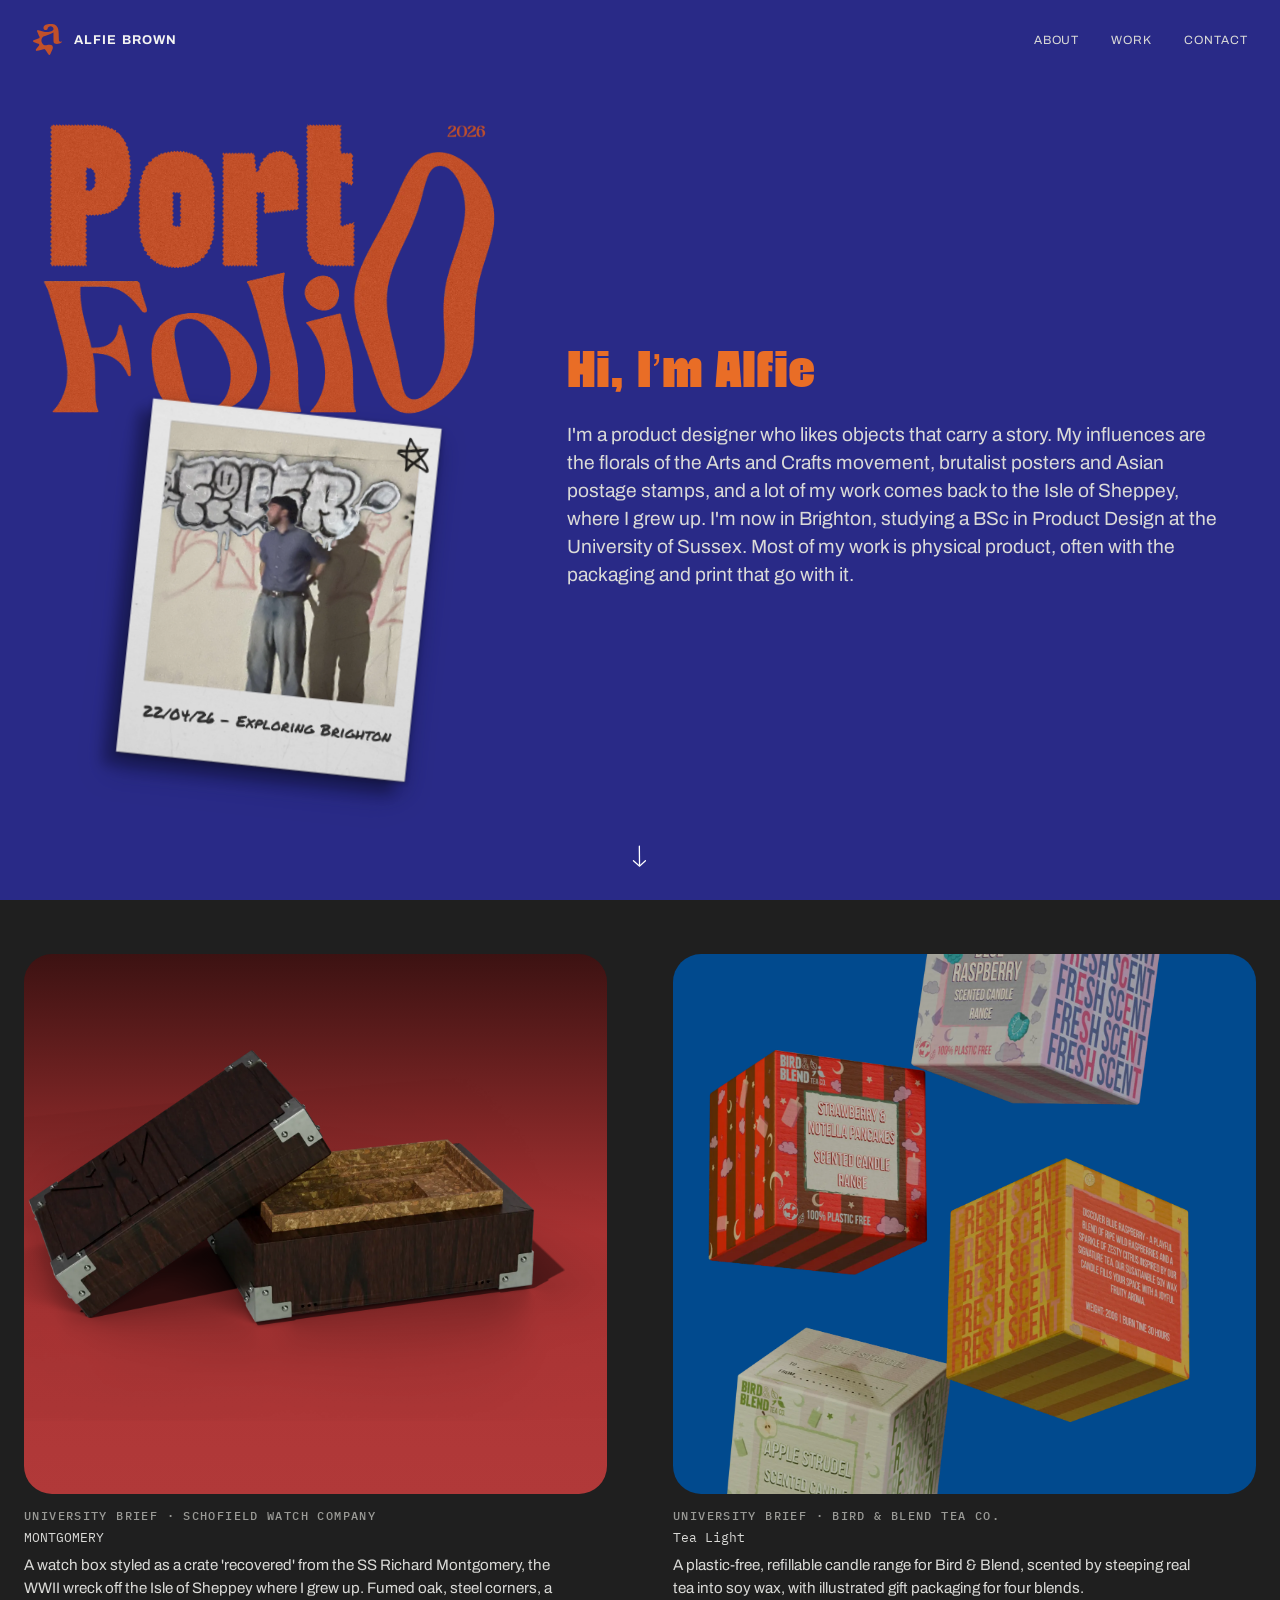
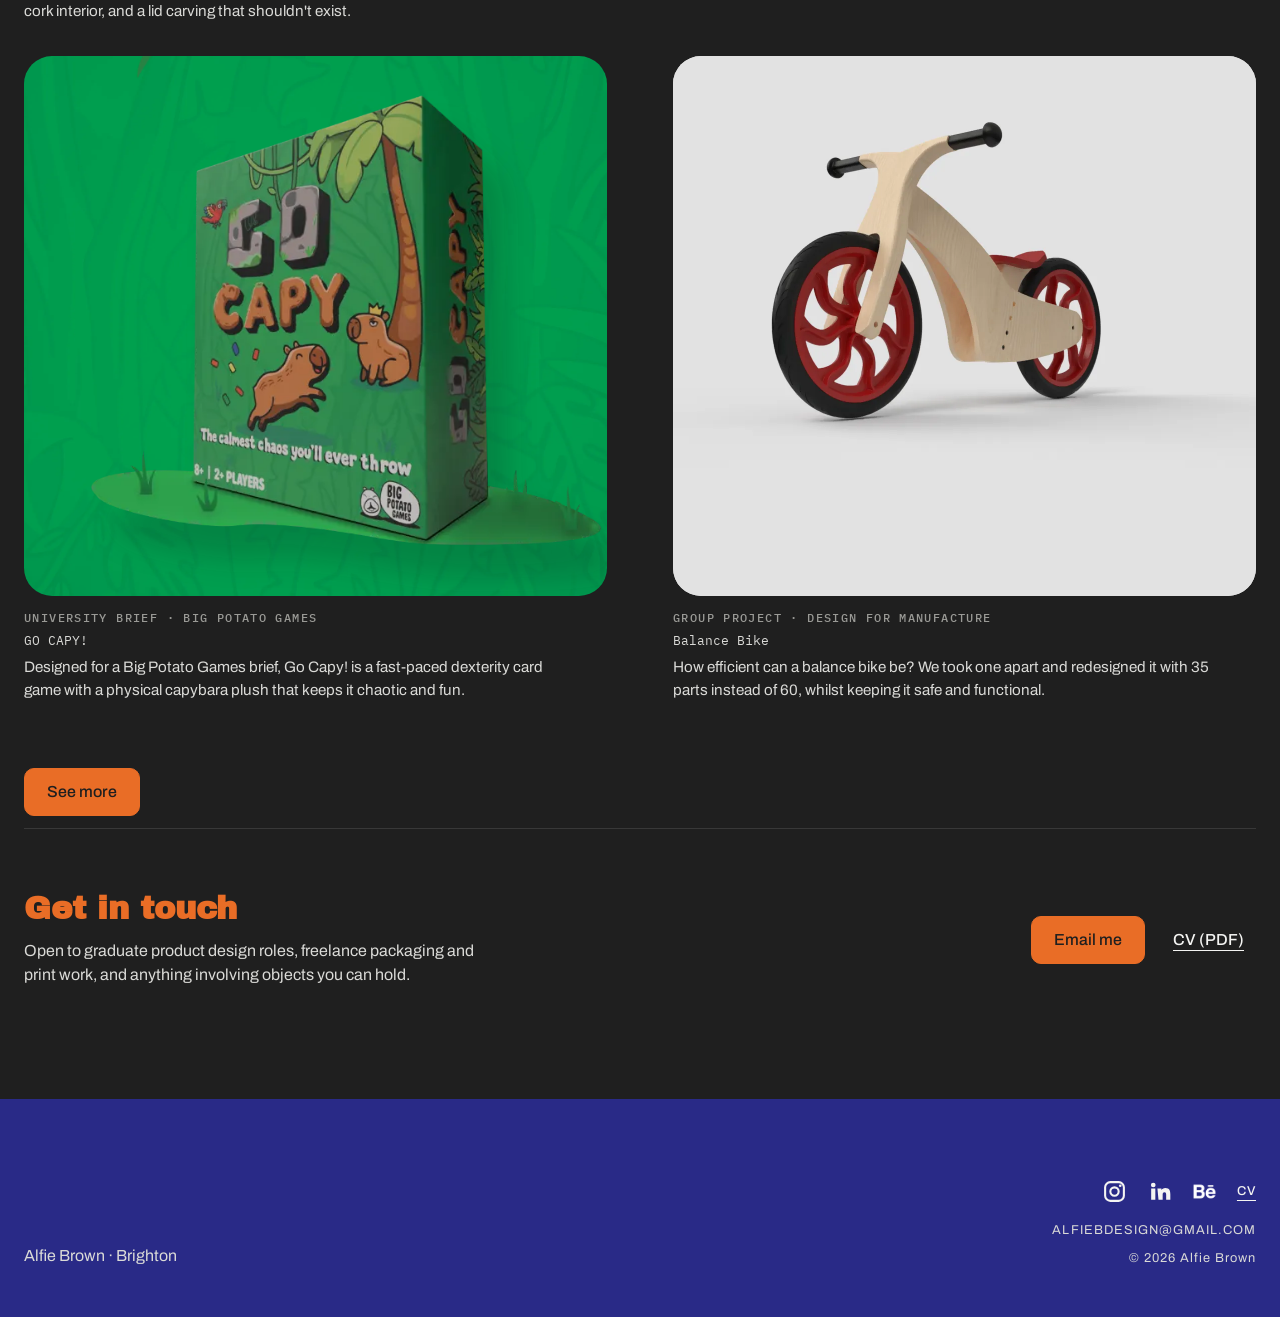
==== index.html @ 52dbb525 "Lead with product design, tidy navigation and fix Tea Light stats - Headline and intro now say Produ" ====
<!DOCTYPE html>
<html lang="en">
<head>
  <meta charset="UTF-8">
  <meta name="viewport" content="width=device-width, initial-scale=1.0">
  <title>Alfie Brown — Product Designer</title>
  <link rel="icon" href="/assets/logos/a-logo.svg" type="image/svg+xml">
  <meta name="description" content="Alfie Brown is a Brighton-based product designer studying at the University of Sussex, designing physical products and the packaging and print that go with them.">
  <meta property="og:type" content="website">
  <meta property="og:title" content="Alfie Brown — Product Designer">
  <meta property="og:description" content="Alfie Brown is a Brighton-based product designer studying at the University of Sussex, designing physical products and the packaging and print that go with them.">
  <meta property="og:url" content="https://alfiebrowndesign.co.uk/">
  <meta property="og:image" content="https://alfiebrowndesign.co.uk/assets/images/general/share-image.jpg">
  <meta name="twitter:card" content="summary_large_image">
  <meta name="twitter:title" content="Alfie Brown — Product Designer">
  <meta name="twitter:description" content="Alfie Brown is a Brighton-based product designer studying at the University of Sussex, designing physical products and the packaging and print that go with them.">
  <meta name="twitter:image" content="https://alfiebrowndesign.co.uk/assets/images/general/share-image.jpg">
  <link rel="preconnect" href="https://fonts.googleapis.com">
  <link rel="preconnect" href="https://fonts.gstatic.com" crossorigin>
  <link rel="stylesheet" href="https://fonts.googleapis.com/css2?family=Archivo:wght@400;600;700;900&family=Archivo+Black&family=IBM+Plex+Mono:wght@400;500&display=swap">
  <link rel="stylesheet" href="theme-tokens.css">
  <link rel="stylesheet" href="site-header.css">
  <style>
    /* TODO: confirm Quwela DEMO licence (Ragamkata Studio) allows web use before publishing */
    @font-face {
      font-family: "Quwela";
      src: url("assets/fonts/quwela-demo-regular.ttf") format("truetype");
      font-style: normal;
      font-weight: 400;
      font-display: swap;
    }

    /* --- 1. TOKENS --- */
    :root {
      --bg: var(--bg-page);
      --text: var(--ink-body);
      --muted: var(--ink-muted);
      --paper: var(--bg-page);
      --surface: var(--bg-raised);
      --ink: var(--ink-strong);
      --panel: var(--bg-sunken);
      --panel-2: var(--bg-raised);
      --grid-line: var(--rule);
      --line: var(--rule);
      --line-strong: var(--border-control);
      --hero-bg: var(--brand-indigo);
      --header-h: 80px;
    }

    @media (max-width: 720px) {
      :root { --header-h: 64px; }
    }

    /* --- 2. BASE PAGE STYLES --- */
    * {
      box-sizing: border-box;
      margin: 0;
      padding: 0;
    }

    html {
      scroll-behavior: smooth;
      background: var(--bg-page);
      overflow-x: clip;
    }

    body {
      position: relative;
      background: var(--bg);
      color: var(--ink-body);
      font-family: var(--font-sans);
      min-height: 100vh;
      margin: 0;
      line-height: 1.6;
      overflow-x: hidden;
    }

    h3 {
      font-family: "Quwela", var(--font-sans);
    }

    a {
      color: inherit;
      text-decoration: none;
    }

    .page-shell {
      width: min(1280px, calc(100% - 48px));
      margin: 0 auto;
    }

    body#top > .page-shell {
      min-height: 100vh;
      display: flex;
      flex-direction: column;
      position: relative;
    }

    body#top > .page-shell > main {
      flex: 1;
    }

    main {
      padding-top: 0;
    }

    /* --- 3. HEADER AND MOBILE MENU --- */
    .sticky-header {
      background: transparent;
      border-bottom: 1px solid transparent;
      box-shadow: none;
      backdrop-filter: none;
      -webkit-backdrop-filter: none;
      transition: background-color 300ms ease, border-color 300ms ease, box-shadow 300ms ease;
    }

    .sticky-header.is-scrolled {
      background: rgba(31, 31, 31, 0.82);
      border-bottom-color: var(--rule);
      box-shadow: 0 8px 32px rgba(0, 0, 0, 0.35), inset 0 1px 0 rgba(255, 255, 255, 0.04);
      backdrop-filter: blur(20px) saturate(180%);
      -webkit-backdrop-filter: blur(20px) saturate(180%);
    }

    .site-header-nav a {
      color: var(--ink-body);
    }

    .site-header-nav a:hover,
    .site-header-nav a:focus-visible {
      color: var(--ink-strong);
      text-decoration: underline;
      text-decoration-color: var(--accent);
      text-decoration-thickness: 2px;
      text-underline-offset: 6px;
    }

    .site-header-menu-links a:focus-visible {
      outline: 2px solid var(--focus);
      outline-offset: 6px;
    }

    /* --- 4. HERO SECTION --- */
    .hero {
      position: relative;
      left: 50%;
      min-height: 100svh;
      width: 100vw;
      margin-left: 0;
      transform: translateX(-50%);
      padding: calc(var(--header-h) + 40px) 0 40px;
      background: var(--hero-bg);
    }

    .hero__layout {
      display: grid;
      width: min(1280px, calc(100% - 48px));
      margin: 0 auto;
      grid-template-columns: minmax(0, 1fr) minmax(0, 1.4fr);
      grid-template-rows: auto 1fr;
      grid-template-areas: "word about" "portrait about";
      align-items: start;
      column-gap: clamp(40px, 4vw, 64px);
    }

    .hero__word {
      grid-area: word;
      display: block;
      width: min(100%, 507px, calc((100svh - 500px) * 1.486));
      height: auto;
      justify-self: start;
      margin: 0;
    }

    .hero__about {
      grid-area: about;
      grid-row: 1 / span 2;
      align-self: center;
      scroll-margin-top: 96px;
    }

    .hero__about h1 {
      margin: 0 0 24px;
      color: var(--accent);
      font-family: "Quwela", var(--font-sans);
      font-size: clamp(3rem, 3.75vw, 3.75rem);
      font-weight: 400;
      line-height: 0.95;
    }

    .hero__about p {
      max-width: 60ch;
      color: var(--ink-body);
      font-family: var(--font-sans);
      font-size: 1.2rem;
      line-height: 1.45;
    }

    .hero__portrait {
      grid-area: portrait;
      position: relative;
      z-index: 1;
      display: block;
      width: min(100%, 376px, calc((100svh - 368px) / 1.1507));
      height: auto;
      justify-self: start;
      align-self: start;
      margin: -56px 0 0 clamp(0px, 4vw, 48px);
      transform: rotate(6deg);
      filter: drop-shadow(0 12px 12px rgba(10, 12, 43, 0.35));
    }

    .hero__scroll {
      position: absolute;
      z-index: 2;
      bottom: 0;
      left: 50%;
      display: grid;
      width: 92px;
      height: 92px;
      place-items: center;
      transform: translateX(-50%);
    }

    .hero__scroll img {
      display: block;
      width: 100%;
      height: 100%;
      filter: brightness(0) invert(1);
    }

    .hero__scroll:focus-visible {
      outline: 2px solid var(--ink-strong);
      outline-offset: -12px;
    }

    @media (max-width: 900px) {
      .hero {
        min-height: 100svh;
        padding: calc(var(--header-h) + 24px) 0 40px;
      }

      .hero__layout {
        width: calc(100% - 48px);
        grid-template-columns: minmax(0, 1fr);
        grid-template-rows: auto;
        grid-template-areas: "word" "about" "portrait";
        row-gap: 20px;
      }

      .hero__word {
        width: min(100%, 440px);
        justify-self: center;
      }

      .hero__about {
        grid-row: auto;
        align-self: start;
      }

      .hero__about h1 {
        font-size: clamp(3rem, 14vw, 3.75rem);
      }

      .hero__about p {
        font-size: 1.05rem;
      }

      .hero__portrait {
        width: min(58vw, 230px);
        justify-self: center;
        margin: 0;
      }

      .hero__scroll {
        position: absolute;
        top: calc(100svh - 80px);
        right: 10px;
        bottom: auto;
        left: auto;
        width: 72px;
        height: 72px;
        transform: none;
      }
    }

    /* --- 5. CONTENT SECTIONS --- */
    .projects {
      padding: 54px 0 12px;
      scroll-margin-top: 80px;
    }

    .project-list {
      display: grid;
      grid-template-columns: repeat(2, minmax(0, 1fr));
      gap: 34px clamp(28px, 7vw, 66px);
    }

    .project-item {
      position: relative;
      display: flex;
      min-width: 0;
      flex-direction: column;
    }

    .see-more,
    .see-less {
      display: inline-flex;
      min-height: 48px;
      align-items: center;
      justify-content: center;
      margin: 2rem 0 0;
      padding: 0 22px;
      border: 1px solid var(--accent-deep);
      border-radius: var(--radius-md);
      background: var(--accent-deep);
      color: var(--on-accent);
      cursor: pointer;
      font-family: inherit;
      font-size: 1rem;
      font-weight: 500;
      line-height: 1;
    }

    .see-more:hover,
    .see-more:focus-visible,
    .see-less:hover,
    .see-less:focus-visible {
      background: var(--ink-strong);
      color: var(--on-accent);
    }

    .project-list > .see-more,
    .project-list > .see-less {
      grid-column: 1 / -1;
      justify-self: start;
    }

    .project-thumb {
      position: relative;
      width: 100%;
      aspect-ratio: 1.08;
      overflow: hidden;
      isolation: isolate;
      border-radius: 28px;
      background-color: #1F1F1F;
    }

    .project-thumb img {
      position: absolute;
      inset: 0;
      width: 100%;
      height: 100%;
      object-fit: cover;
      object-position: center;
      transition: scale 600ms cubic-bezier(0.2, 0.8, 0.2, 1);
    }

    .project-thumb img.is-contain {
      object-fit: contain;
    }

    .project-thumb.alt-1 .art-back {
      transform: scale(1.05);
    }

    .project-thumb.alt-1 .art-grass {
      transform: scale(1.18);
      filter: drop-shadow(18px 28px 12px rgba(17, 17, 17, 0.18));
    }

    .project-thumb.alt-2 { background-color: #014A8E; }

    .project-thumb.alt-3 {
      background: linear-gradient(180deg, #3C1212 0%, #AB3333 52%, #B13939 100%);
      background-color: #AB3333;
    }

    .project-thumb.alt-3 img {
      object-position: calc(50% + 30px) center;
      transform: scale(1.2);
    }

    .project-thumb.alt-4 { background-color: #292929; }
    .project-thumb.alt-5 { background-color: #e3e3e3; }
    .project-thumb.alt-6 { background-color: #1a1a1a; }

    .project-item:hover .project-thumb img,
    .project-item:has(.project-meta h3 a:focus-visible) .project-thumb img {
      scale: 1.03;
    }

    .project-item:has(.project-meta h3 a:focus-visible) .project-thumb {
      outline: 2px solid var(--focus);
      outline-offset: 4px;
    }

    .project-meta {
      display: flex;
      flex-direction: column;
      gap: 0.4rem;
      width: 100%;
      max-width: 100%;
      padding: 14px 0 0;
    }

    .project-tag {
      color: var(--ink-muted);
      font-family: "IBM Plex Mono", monospace;
      font-size: 0.72rem;
      font-weight: 500;
      letter-spacing: 0.12em;
      line-height: 1.4;
      text-transform: uppercase;
    }

    .project-meta h3 {
      font-family: "IBM Plex Mono", monospace;
      font-size: 0.8rem;
      line-height: 1.2;
      letter-spacing: 0;
      font-weight: 400;
      color: var(--ink-body);
    }

    .project-meta h3 a {
      display: inline-block;
      padding-bottom: 0.15em;
      color: inherit;
      background: linear-gradient(var(--accent), var(--accent)) left bottom / 0% 2px no-repeat;
      transition: background-size 1s cubic-bezier(0.22, 1, 0.36, 1), color 200ms ease;
    }

    .project-meta h3 a::after {
      content: "";
      position: absolute;
      inset: 0;
    }

    .project-item:hover .project-meta h3 a,
    .project-meta h3 a:focus-visible {
      background-size: 100% 2px;
      color: var(--accent-text);
    }

    .project-meta h3 a:focus-visible {
      outline: none;
    }

    .project-desc {
      max-width: 60ch;
      color: var(--ink-body);
      font-family: var(--font-sans);
      font-size: 0.95rem;
      line-height: 1.5;
    }

    @media (prefers-reduced-motion: reduce) {
      .project-thumb img,
      .project-meta h3 a {
        transition: none;
      }

      .project-item:hover .project-thumb img,
      .project-item:has(.project-meta h3 a:focus-visible) .project-thumb img {
        scale: 1;
      }
    }

    @media (max-width: 767px) {
      .project-list {
        grid-template-columns: minmax(0, 1fr);
        gap: 2.5rem;
      }
    }

    .about-contact {
      display: flex;
      align-items: center;
      justify-content: space-between;
      gap: 40px;
      padding: 64px 0;
      border-top: 1px solid var(--rule);
      scroll-margin-top: 96px;
    }

    .about-contact-copy {
      max-width: 620px;
    }

    .about-contact h2 {
      margin: 0;
      color: var(--accent);
      font-family: var(--font-display);
      font-size: 2rem;
      font-weight: 900;
      line-height: 1;
    }

    .about-contact-copy p {
      max-width: 52ch;
      margin: 14px 0 0;
      color: var(--ink-body);
      font-family: var(--font-sans);
      font-size: 1rem;
      line-height: 1.5;
    }

    .contact-links {
      display: flex;
      flex: 0 0 auto;
      flex-wrap: wrap;
      align-items: center;
      justify-content: flex-end;
      gap: 0.5rem;
    }

    .about-email-link {
      display: inline-flex;
      min-height: 48px;
      align-items: center;
      justify-content: center;
      margin-right: 0.5rem;
      padding: 0 22px;
      border: 1px solid var(--accent-deep);
      border-radius: var(--radius-md);
      background: var(--accent-deep);
      color: var(--on-accent);
      font-family: inherit;
      font-size: 1rem;
      font-weight: 500;
      white-space: nowrap;
      cursor: pointer;
    }

    .about-email-link:hover,
    .about-email-link:focus-visible {
      background: var(--ink-strong);
      color: var(--on-accent);
    }

    .cv-link {
      display: inline-flex;
      min-height: 48px;
      align-items: center;
      padding: 0 12px;
      color: var(--ink-strong);
      font-size: 1rem;
      font-weight: 500;
      text-decoration: underline;
      text-decoration-thickness: 1px;
      text-underline-offset: 5px;
    }

    .cv-link:hover,
    .cv-link:focus-visible {
      color: var(--accent-text);
    }

    .contact-dialog {
      width: min(480px, calc(100vw - 32px));
      margin: auto;
      padding: 32px;
      border: 1px solid var(--rule);
      border-radius: var(--radius-md);
      background: var(--bg-page);
      color: var(--ink-body);
    }

    .contact-dialog::backdrop {
      background: rgba(0, 0, 0, 0.6);
    }

    .contact-dialog h2 {
      margin: 0 0 12px;
      color: var(--accent);
      font-family: var(--font-display);
      font-size: 2rem;
      font-weight: 900;
      line-height: 1;
    }

    .contact-dialog > p {
      margin: 0 0 24px;
      color: var(--ink-muted);
      font-size: 0.95rem;
    }

    .contact-form {
      display: grid;
      gap: 16px;
    }

    .contact-form label {
      display: grid;
      gap: 6px;
      font-size: 0.75rem;
      letter-spacing: 0.1em;
      text-transform: uppercase;
    }

    .contact-form input,
    .contact-form textarea {
      width: 100%;
      padding: 12px;
      border: 1px solid var(--border-control);
      border-radius: var(--radius-sm);
      background: var(--bg-raised);
      color: var(--ink-strong);
      font: inherit;
      letter-spacing: normal;
      text-transform: none;
    }

    .contact-form textarea {
      min-height: 150px;
      resize: vertical;
    }

    .contact-form input:focus,
    .contact-form textarea:focus {
      outline: 2px solid var(--focus);
      outline-offset: 2px;
    }

    .contact-actions {
      display: flex;
      flex-wrap: wrap;
      gap: 12px;
      justify-content: flex-end;
    }

    .contact-actions button {
      min-height: 48px;
      padding: 0 22px;
      border-radius: var(--radius-md);
      font: inherit;
      font-size: 1rem;
      font-weight: 500;
      cursor: pointer;
    }

    .contact-send {
      border: 1px solid var(--accent-deep);
      background: var(--accent-deep);
      color: var(--on-accent);
    }

    .contact-send:hover,
    .contact-send:focus-visible {
      background: var(--ink-strong);
    }

    .contact-send:disabled {
      opacity: 0.6;
      cursor: wait;
    }

    .contact-cancel {
      border: 1px solid var(--border-control);
      background: transparent;
      color: var(--ink-body);
    }

    .contact-cancel:hover,
    .contact-cancel:focus-visible {
      border-color: var(--ink-body);
    }

    .contact-status {
      min-height: 1.5em;
      margin: 0;
      color: var(--ink-muted);
      font-size: 0.95rem;
    }

    .instagram-link,
    .linkedin-link {
      display: inline-flex;
      padding: 0.5rem;
      color: var(--ink);
      transition: color 0.25s ease;
    }

    .behance-link {
      display: inline-flex;
      padding: 0.5rem;
      transition: opacity 0.25s ease;
    }

    .behance-link:hover,
    .behance-link:focus-visible {
      opacity: 0.7;
    }

    .behance-link img {
      width: 25px;
      height: 25px;
      filter: brightness(0) invert(1);
    }

    .instagram-link svg,
    .linkedin-link svg {
      width: 25px;
      height: 25px;
    }

    .instagram-link .instagram-gradient {
      opacity: 0;
      transition: opacity 0.25s ease;
    }

    .instagram-link:hover .instagram-gradient,
    .instagram-link:focus-visible .instagram-gradient {
      opacity: 1;
    }

    .linkedin-link:hover,
    .linkedin-link:focus-visible {
      color: #0A66C2;
    }

    .footer-social {
      display: flex;
      align-items: center;
      gap: 0.25rem;
    }

    @media (max-width: 767px) {
      .about-contact {
        flex-direction: column;
        align-items: flex-start;
        padding: 48px 0;
      }

      .about-contact .about-email-link {
        align-self: stretch;
      }

      .contact-links {
        justify-content: flex-start;
      }
    }

    .site-footer {
      display: flex;
      align-items: flex-end;
      justify-content: space-between;
      gap: 2rem;
      width: 100vw;
      padding: 72px max(24px, calc((100vw - 1280px) / 2)) 48px;
      margin: 48px 0 0 calc(50% - 50vw);
      background: var(--brand-indigo);
      color: var(--ink-body);
    }

    .footer-copy {
      max-width: 560px;
    }

    .footer-copy p,
    .footer-meta {
      color: var(--ink-body);
    }

    .footer-meta {
      display: flex;
      flex-direction: column;
      align-items: flex-end;
      gap: 0.5rem;
      font-size: 0.8rem;
      letter-spacing: 0.08em;
      text-transform: uppercase;
    }

    .footer-meta .footer-name {
      text-transform: none;
    }

    .footer-meta .cv-link {
      min-height: 0;
      padding: 0 0 0 8px;
      font-size: 0.8rem;
      letter-spacing: 0.08em;
    }

    @media (max-width: 900px) {
      .site-footer {
        flex-direction: column;
        align-items: flex-start;
      }

      .footer-meta {
        align-items: flex-start;
      }
    }

    .footer-meta .cv-link:hover,
    .footer-meta .cv-link:focus-visible {
      color: var(--ink-strong);
      text-decoration-thickness: 2px;
    }

    .hidden-project {
      display: none;
    }

    .visually-hidden {
      position: absolute;
      width: 1px;
      height: 1px;
      overflow: hidden;
      clip-path: inset(50%);
      white-space: nowrap;
    }

    .hidden-control {
      display: none;
    }

    .site-header-menu-panel {
      transition: opacity 180ms ease, visibility 0s linear 180ms;
    }

    .site-header-menu-panel.is-open {
      transition: opacity 180ms ease, visibility 0s;
    }
  </style>
</head>
<body id="top">

  <div class="page-shell">
    <header class="sticky-header site-header">
      <div class="site-header-brand">
        <a href="/" aria-label="Back to home"><img class="site-header-logo" src="assets/logos/a-logo.svg" alt="Alfie Brown logo" /></a>
        <span>Alfie Brown</span>
      </div>
      <nav class="site-header-nav" aria-label="Main navigation">
        <a href="#about">About</a>
        <a href="#work">Work</a>
        <a href="#contact">Contact</a>
      </nav>
      <button class="site-header-menu-toggle" type="button" aria-label="Open menu" aria-expanded="false" aria-controls="menu-panel">
        <span></span>
        <span></span>
        <span></span>
      </button>
    </header>
    <div class="site-header-menu-panel" id="menu-panel" aria-hidden="true">
      <nav class="site-header-menu-links" aria-label="Mobile navigation">
        <a href="#about">About</a>
        <a href="#work">Work</a>
        <a href="#contact">Contact</a>
      </nav>
    </div>

    <main>
      <section class="hero" aria-label="Introduction">
        <div class="hero__layout">
          <img class="hero__word" src="assets/logos/portfolio-word.webp" width="1200" height="789" alt="Portfolio, 2026" fetchpriority="high">
          <div class="hero__about" id="about">
            <h1>Hi, I&rsquo;m Alfie</h1>
            <p>I'm a product designer who likes objects that carry a story. My influences are the florals of the Arts and Crafts movement, brutalist posters and Asian postage stamps, and a lot of my work comes back to the Isle of Sheppey, where I grew up. I'm now in Brighton, studying a BSc in Product Design at the University of Sussex. Most of my work is physical product, often with the packaging and print that go with it.</p>
          </div>
          <img class="hero__portrait" src="assets/images/general/polaroid.webp" alt="Alfie exploring Brighton">
        </div>
        <a class="hero__scroll" href="#work" aria-label="Scroll to selected work"><img src="assets/images/general/arrow-jump-down-lottie.svg" alt=""></a>
      </section>

      <section class="projects" id="work" aria-labelledby="work-title">
        <h2 class="visually-hidden" id="work-title">Selected work</h2>
        <div class="project-list" id="project-list">
          <article class="project-item">
            <div class="project-thumb alt-3"><img src="assets/images/the-montgomery/general/open-corner-13-05-26.webp" width="1920" height="1080" class="is-contain" alt="Montgomery watch box opened to reveal the cork-lined interior" loading="lazy"></div>
            <div class="project-meta">
              <p class="project-tag">University brief · Schofield Watch Company</p>
              <h3><a href="the-montgomery">MONTGOMERY</a></h3>
              <p class="project-desc">A watch box styled as a crate 'recovered' from the SS Richard Montgomery, the WWII wreck off the Isle of Sheppey where I grew up. Fumed oak, steel corners, a cork interior, and a lid carving that shouldn't exist.</p>
            </div>
          </article>
          <article class="project-item">
            <div class="project-thumb alt-2"><img src="assets/images/tea-light/general/falling-real.webp" width="1644" height="2141" alt="Bird &amp; Blend tea light product render" loading="lazy"></div>
            <div class="project-meta">
              <p class="project-tag">University brief · Bird &amp; Blend Tea Co.</p>
              <h3><a href="tea-light">Tea Light</a></h3>
              <p class="project-desc">A plastic-free, refillable candle range for Bird &amp; Blend, scented by steeping real tea into soy wax, with illustrated gift packaging for four blends.</p>
            </div>
          </article>
          <article class="project-item">
            <div class="project-thumb alt-1">
              <img class="art-back" src="assets/images/go-capy/general/background.webp" width="3508" height="2481" alt="Go Capy! card game artwork" loading="lazy">
              <img class="art-grass" src="assets/images/go-capy/general/go-capy-grass.webp" width="1086" height="768" alt="" loading="lazy">
            </div>
            <div class="project-meta">
              <p class="project-tag">University brief · Big Potato Games</p>
              <h3><a href="go-capy">GO CAPY!</a></h3>
              <p class="project-desc">Designed for a Big Potato Games brief, Go Capy! is a fast-paced dexterity card game with a physical capybara plush that keeps it chaotic and fun.</p>
            </div>
          </article>
          <article class="project-item">
            <div class="project-thumb alt-5"><img src="assets/images/balance-bike/general/render-6.webp" width="1166" height="1288" alt="Render of the redesigned balance bike" loading="lazy"></div>
            <div class="project-meta">
              <p class="project-tag">Group project · Design for Manufacture</p>
              <h3><a href="balance-bike">Balance Bike</a></h3>
              <p class="project-desc">How efficient can a balance bike be? We took one apart and redesigned it with 35 parts instead of 60, whilst keeping it safe and functional.</p>
            </div>
          </article>
          <article class="project-item hidden-project">
            <div class="project-thumb alt-7"><img src="assets/images/the-bubble/general/bubble-a4.webp" width="1365" height="768" alt="The Bubble project artwork" loading="lazy"></div>
            <div class="project-meta">
              <p class="project-tag">University project</p>
              <h3><a href="the-bubble">The Bubble</a></h3>
              <p class="project-desc">A self checkout for libraries, paired with an accessible app that lets visually impaired users take out books in a format that suits their needs.</p>
            </div>
          </article>
          <article class="project-item hidden-project">
            <div class="project-thumb alt-6"><img src="assets/images/captured/general/captured-render.webp" width="1400" height="934" alt="Captured poster with a photograph of Sheerness inside the letters" loading="lazy"></div>
            <div class="project-meta">
              <p class="project-tag">Personal project</p>
              <h3><a href="captured">Captured</a></h3>
              <p class="project-desc">A poster made while waiting for a secondhand Fujifilm camera to arrive, about feeling stuck in your home town. The photograph inside the letters is Sheerness.</p>
            </div>
          </article>
          <article class="project-item hidden-project">
            <div class="project-thumb alt-4"><img class="is-contain" src="assets/images/runit/general/uuhhh.webp" width="1920" height="1080" alt="RunIt adjustable running belt" loading="lazy"></div>
            <div class="project-meta">
              <p class="project-tag">Group project · Design for Industry</p>
              <h3><a href="runit">RunIt</a></h3>
              <p class="project-desc">A modular running belt sized to fit runners from the 5th to the 95th percentile, taken from runner interviews through prototypes, run tests and SolidWorks drawings.</p>
            </div>
          </article>
          <button class="see-more" type="button" aria-controls="project-list" aria-expanded="false">See more</button>
          <button class="see-less hidden-control" type="button" aria-controls="project-list" aria-expanded="true">Show less</button>
        </div>
      </section>

      <section class="about-contact" id="contact" aria-labelledby="contact-title">
        <div class="about-contact-copy">
          <h2 id="contact-title">Get in touch</h2>
          <p>Open to graduate product design roles, freelance packaging and print work, and anything involving objects you can hold.</p>
        </div>
        <div class="contact-links">
          <button class="about-email-link" type="button" aria-haspopup="dialog" aria-controls="contact-dialog">Email me</button>
          <a class="cv-link" href="assets/files/alfie-brown-cv.pdf" target="_blank" rel="noopener noreferrer">CV (PDF)</a>
        </div>
      </section>

      <dialog class="contact-dialog" id="contact-dialog" aria-labelledby="contact-dialog-title">
        <h2 id="contact-dialog-title">Say hi back :)</h2>
        <p>I'll get back to you as soon as I can.</p>
        <form class="contact-form" id="contact-form" action="https://formspree.io/f/moejkbpr" method="POST">
          <input type="hidden" name="_subject" value="Portfolio message">
          <label>Name<input type="text" name="name" autocomplete="name" required></label>
          <label>Email<input type="email" name="email" autocomplete="email" required></label>
          <label>Message<textarea name="message" required></textarea></label>
          <div class="contact-actions">
            <button class="contact-cancel" type="button">Cancel</button>
            <button class="contact-send" type="submit">Send</button>
          </div>
          <p class="contact-status" role="status" aria-live="polite"></p>
        </form>
      </dialog>
    </main>

    <footer class="site-footer">
      <div class="footer-copy">
        <span>Alfie Brown · Brighton</span>
      </div>
      <div class="footer-meta">
        <div class="footer-social">
          <a class="instagram-link" href="https://www.instagram.com/alfiebdesign/" target="_blank" rel="noopener noreferrer" aria-label="Instagram"><svg viewBox="0 0 24 24" aria-hidden="true"><defs><linearGradient id="instagram-gradient-fill" x1="0" y1="24" x2="24" y2="0" gradientUnits="userSpaceOnUse"><stop offset="0" stop-color="#feda75"/><stop offset="0.5" stop-color="#d62976"/><stop offset="1" stop-color="#4f5bd5"/></linearGradient></defs><rect x="3" y="3" width="18" height="18" rx="5" fill="none" stroke="currentColor" stroke-width="2"/><circle cx="12" cy="12" r="4" fill="none" stroke="currentColor" stroke-width="2"/><circle cx="17.5" cy="6.5" r="1.25" fill="currentColor"/><g class="instagram-gradient" fill="none" stroke="url(#instagram-gradient-fill)" stroke-width="2"><rect x="3" y="3" width="18" height="18" rx="5"/><circle cx="12" cy="12" r="4"/></g><circle class="instagram-gradient" cx="17.5" cy="6.5" r="1.25" fill="url(#instagram-gradient-fill)"/></svg></a>
          <a class="linkedin-link" href="https://www.linkedin.com/in/alfie-brown-148322386" target="_blank" rel="noopener noreferrer" aria-label="LinkedIn"><svg viewBox="0 0 24 24" aria-hidden="true"><path fill="currentColor" d="M4 9h4v11H4zM6 3.5a2.25 2.25 0 1 1 0 4.5 2.25 2.25 0 0 1 0-4.5zM10 9h3.8v1.6h.05c.53-1 1.83-2 3.77-2 4.03 0 4.78 2.65 4.78 6.1V20h-4v-4.7c0-1.12-.02-2.56-1.56-2.56-1.56 0-1.8 1.22-1.8 2.48V20h-4z"/></svg></a>
          <a class="behance-link" href="https://www.behance.net/alfiebrown15" target="_blank" rel="noopener noreferrer" aria-label="Behance"><img src="assets/logos/behance.webp" alt="" aria-hidden="true"></a>
          <a class="cv-link" href="assets/files/alfie-brown-cv.pdf" target="_blank" rel="noopener noreferrer">CV</a>
        </div>
        <a href="mailto:alfiebdesign@gmail.com">alfiebdesign@gmail.com</a>
        <span class="footer-name">© 2026 Alfie Brown</span>
      </div>
    </footer>
  </div>

  <script>
    const header = document.querySelector('.sticky-header');
    const menuToggle = document.querySelector('.site-header-menu-toggle');
    const menuPanel = document.getElementById('menu-panel');
    const menuLinks = menuPanel.querySelectorAll('a');

    const syncHeaderState = () => header.classList.toggle('is-scrolled', window.scrollY > 40);
    window.addEventListener('scroll', syncHeaderState, { passive: true });
    syncHeaderState();

    const setMenu = (open, returnFocus = false) => {
      menuToggle.setAttribute('aria-expanded', String(open));
      menuToggle.setAttribute('aria-label', open ? 'Close menu' : 'Open menu');
      menuPanel.classList.toggle('is-open', open);
      menuPanel.setAttribute('aria-hidden', String(!open));
      document.body.classList.toggle('site-menu-open', open);
      if (open) menuLinks[0].focus();
      else if (returnFocus) menuToggle.focus();
    };

    menuToggle.addEventListener('click', () => setMenu(menuToggle.getAttribute('aria-expanded') !== 'true'));
    menuLinks.forEach((link) => link.addEventListener('click', () => {
      setMenu(false);
      setTimeout(() => menuToggle.focus());
    }));
    document.addEventListener('keydown', (event) => {
      if (event.key === 'Escape' && menuToggle.getAttribute('aria-expanded') === 'true') setMenu(false, true);
    });

    const projectItems = Array.from(document.querySelectorAll('.project-item'));
    const seeMoreButton = document.querySelector('.see-more');
    const seeLessButton = document.querySelector('.see-less');

    seeMoreButton.addEventListener('click', () => {
      projectItems.forEach((project) => project.classList.remove('hidden-project'));
      seeMoreButton.classList.add('hidden-control');
      seeLessButton.classList.remove('hidden-control');
      seeMoreButton.setAttribute('aria-expanded', 'true');
      seeLessButton.setAttribute('aria-expanded', 'true');
      seeLessButton.focus({ preventScroll: true });
    });

    seeLessButton.addEventListener('click', () => {
      projectItems.forEach((project, index) => {
        project.classList.toggle('hidden-project', index >= 4);
      });
      seeLessButton.classList.add('hidden-control');
      seeMoreButton.classList.remove('hidden-control');
      seeMoreButton.setAttribute('aria-expanded', 'false');
      seeLessButton.setAttribute('aria-expanded', 'false');
      seeMoreButton.focus({ preventScroll: true });
    });

    const emailDialog = document.getElementById('contact-dialog');
    const emailForm = document.getElementById('contact-form');
    const emailStatus = emailForm.querySelector('.contact-status');
    const emailSubmit = emailForm.querySelector('.contact-send');

    document.querySelector('.about-email-link').addEventListener('click', () => {
      emailStatus.textContent = '';
      emailDialog.showModal();
      emailForm.elements.name.focus();
    });

    emailForm.querySelector('.contact-cancel').addEventListener('click', () => emailDialog.close());

    emailForm.addEventListener('submit', async (event) => {
      event.preventDefault();
      emailSubmit.disabled = true;
      emailStatus.textContent = 'Sending...';
      try {
        const response = await fetch(emailForm.action, {
          method: 'POST',
          headers: { Accept: 'application/json' },
          body: new FormData(emailForm)
        });
        if (!response.ok) throw new Error(`Formspree responded with ${response.status}`);
        emailForm.reset();
        emailStatus.textContent = 'Talk soon';
      } catch (error) {
        emailStatus.textContent = 'Sorry, the message could not be sent. Please try again or email alfiebdesign@gmail.com directly.';
      } finally {
        emailSubmit.disabled = false;
      }
    });
  </script>
</body>
</html>
---- theme-tokens.css ----
:root {
  /* surfaces */
  --bg-page: #1F1F1F;
  --bg-raised: #2C2C2C;
  --bg-sunken: #2C2C2C;

  /* ink */
  --ink-body: #DADAD7;
  --ink-strong: #F4F4F2;
  --ink-muted: #9A9A96;

  /* title */
  --title: #F4F4F2;

  /* brand */
  --brand-indigo: #292A87;

  /* accent */
  --accent: #E96D26;
  --accent-text: #E96D26;
  --accent-deep: #E96D26;
  --on-accent: #1F1F1F;

  /* lines */
  --rule: #383838;
  --border-control: #383838;
  --focus: #E96D26;

  /* radii */
  --radius-sm: 4px;
  --radius-md: 10px;
  --radius-lg: 20px;
  --radius-pill: 999px;

  /* shadows */
  --shadow-sm: 0 1px 2px rgba(0, 0, 0, 0.2);
  --shadow-md: 0 6px 18px rgba(0, 0, 0, 0.3);
  --shadow-lift: 0 18px 40px rgba(0, 0, 0, 0.4);

  /* spacing */
  --space-1: 4px;
  --space-2: 8px;
  --space-3: 12px;
  --space-4: 16px;
  --space-5: 24px;
  --space-6: 32px;
  --space-7: 48px;
  --space-8: 64px;
  --space-9: 96px;
  --space-10: 128px;
  --space-11: 160px;

  /* line-length caps */
  --measure-narrow: 46ch;
  --measure-default: 62ch;
  --measure-wide: 76ch;

  /* typography */
  --font-display: "Archivo Black", "Archivo", system-ui, sans-serif;
  --font-sans: "Archivo", system-ui, sans-serif;
}

p {
  max-width: var(--measure-default);
  font-weight: 400;
  text-align: left;
}
---- site-header.css ----
.site-header {
  position: fixed;
  top: 0;
  left: 0;
  right: 0;
  z-index: 1000;
  display: flex;
  align-items: center;
  justify-content: space-between;
  width: 100%;
  min-height: 80px;
  padding: 1rem clamp(1.25rem, 4vw, 2rem);
  background: rgba(31, 31, 31, 0.82);
  border-bottom: 1px solid var(--rule);
  box-shadow: 0 8px 32px rgba(0, 0, 0, 0.35), inset 0 1px 0 rgba(255, 255, 255, 0.04);
  box-sizing: border-box;
  backdrop-filter: blur(20px) saturate(180%);
  -webkit-backdrop-filter: blur(20px) saturate(180%);
}
.site-header-logo {
  display: block;
  width: 31.2px;
  height: 31.2px;
  object-fit: contain;
  transition: transform 180ms ease;
}
.site-header-logo:hover,
.site-header-logo:focus-visible { transform: scale(1.2); }
.site-header-brand {
  display: inline-flex;
  align-items: center;
  gap: 0.7rem;
  color: var(--ink-strong);
  font: 700 0.8rem var(--font-sans);
  letter-spacing: 0.08em;
  text-transform: uppercase;
}
.site-header-nav {
  display: flex;
  align-items: center;
  gap: 2rem;
  font: 0.75rem var(--font-sans);
  letter-spacing: 0.08em;
  text-transform: uppercase;
}
.site-header a { color: var(--ink-strong); text-decoration: none; }
.site-header-nav a:hover,
.site-header-nav a:focus-visible { color: var(--accent-text); }
.site-header-menu-toggle {
  display: none;
  width: 44px;
  height: 44px;
  border: 0;
  border-radius: 0;
  background: transparent;
  cursor: pointer;
}
.site-header-menu-toggle span {
  display: block;
  width: 21px;
  height: 2px;
  margin: 5px auto;
  background: var(--ink-strong);
  transition: transform 180ms ease, opacity 180ms ease;
}
.site-header-menu-toggle[aria-expanded="true"] span:first-child { transform: translateY(7px) rotate(45deg); }
.site-header-menu-toggle[aria-expanded="true"] span:nth-child(2) { opacity: 0; }
.site-header-menu-toggle[aria-expanded="true"] span:last-child { transform: translateY(-7px) rotate(-45deg); }
.site-header-menu-panel {
  position: fixed;
  inset: 0;
  z-index: 900;
  display: grid;
  place-items: center;
  background: var(--bg-page);
  opacity: 0;
  visibility: hidden;
  transition: opacity 180ms ease, visibility 180ms ease;
}
.site-header-menu-panel.is-open { opacity: 1; visibility: visible; }
.site-header-menu-links { display: grid; gap: 1.25rem; text-align: center; }
.site-header-menu-links a { font: 900 clamp(2.2rem, 9vw, 5rem)/0.9 var(--font-display); letter-spacing: -0.02em; }
body.site-menu-open { overflow: hidden; }
body.has-site-header { padding-top: 80px; }
@media (max-width: 720px) {
  .site-header { min-height: 64px; padding: 1rem 1.25rem; }
  .site-header-nav { display: none; }
  .site-header-menu-toggle { display: block; }
  body.has-site-header { padding-top: 64px; }
}
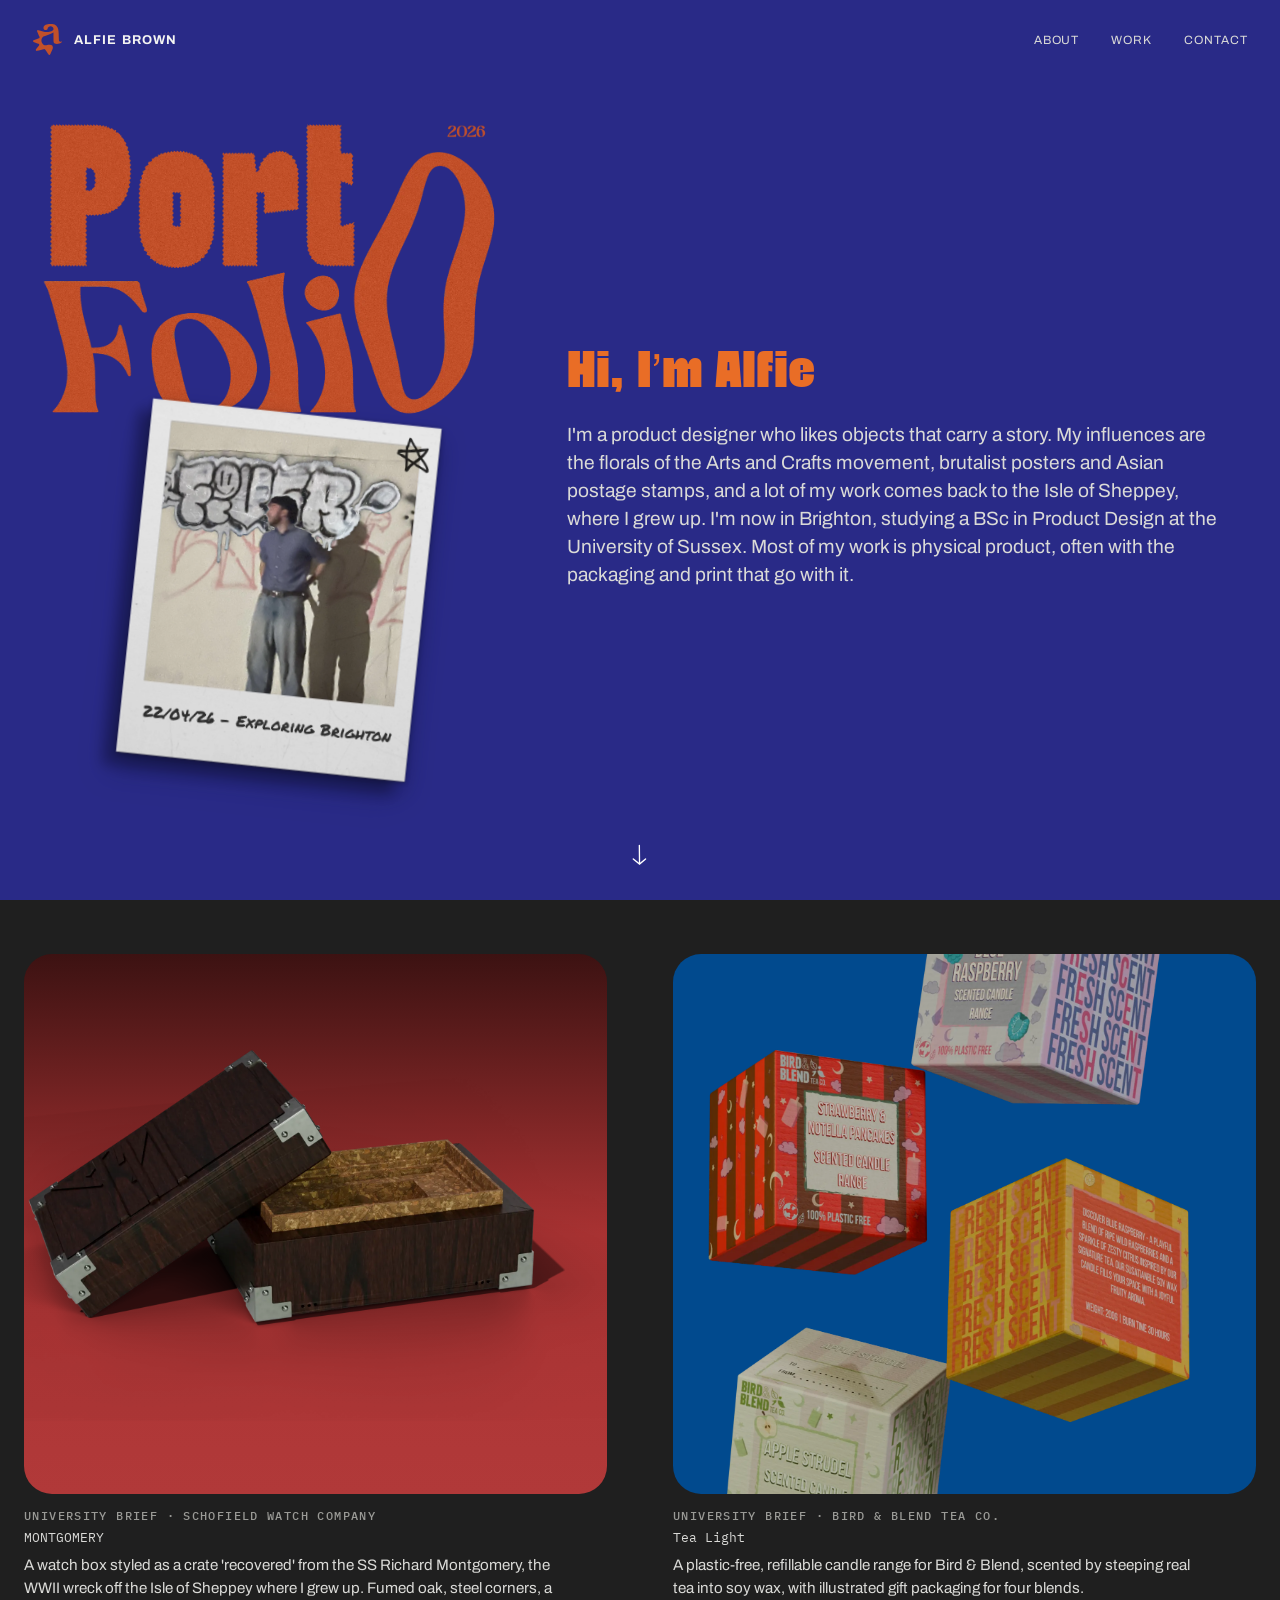
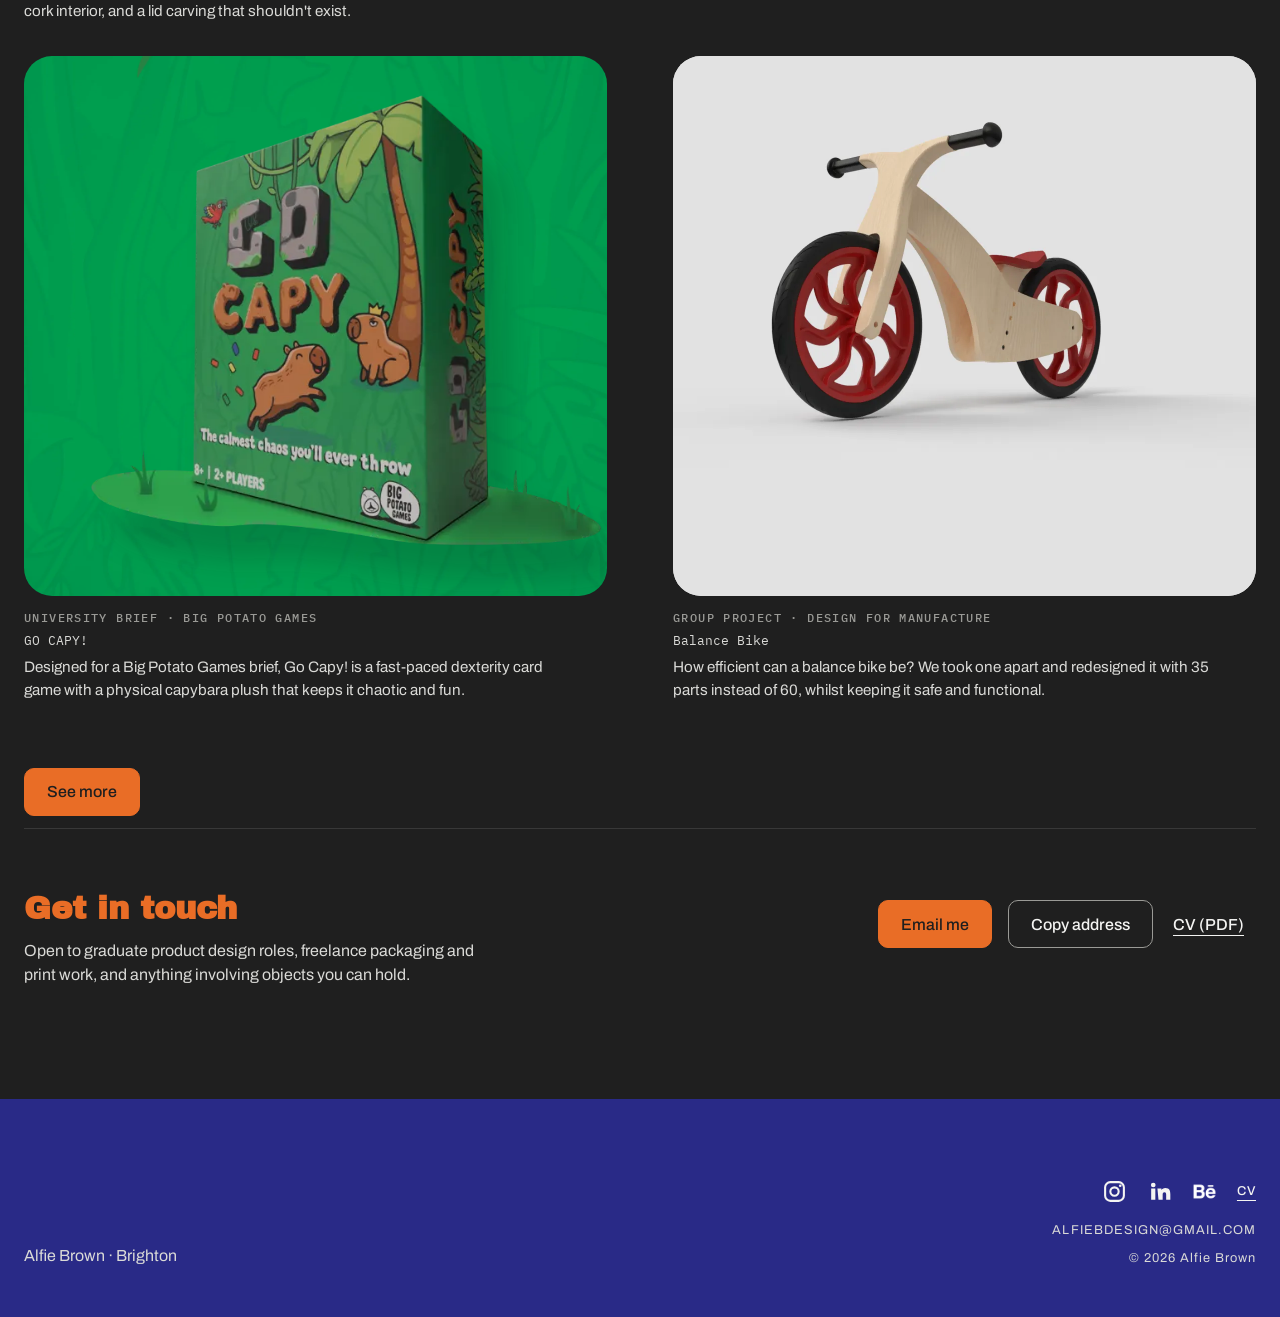
==== commit 715b472b: "Replace the contact form with an email link and copy button The Formspree form accepted any address " ====
--- a/index.html
+++ b/index.html
@@ -557,121 +557,42 @@
       color: var(--accent-text);
     }
 
-    .contact-dialog {
-      width: min(480px, calc(100vw - 32px));
-      margin: auto;
-      padding: 32px;
-      border: 1px solid var(--rule);
+    .copy-email {
+      display: inline-flex;
+      min-height: 48px;
+      align-items: center;
+      justify-content: center;
+      padding: 0 22px;
+      border: 1px solid var(--ink-muted);
       border-radius: var(--radius-md);
-      background: var(--bg-page);
-      color: var(--ink-body);
-    }
-
-    .contact-dialog::backdrop {
-      background: rgba(0, 0, 0, 0.6);
-    }
-
-    .contact-dialog h2 {
-      margin: 0 0 12px;
-      color: var(--accent);
-      font-family: var(--font-display);
-      font-size: 2rem;
-      font-weight: 900;
-      line-height: 1;
-    }
-
-    .contact-dialog > p {
-      margin: 0 0 24px;
-      color: var(--ink-muted);
-      font-size: 0.95rem;
-    }
-
-    .contact-form {
-      display: grid;
-      gap: 16px;
-    }
-
-    .contact-form label {
-      display: grid;
-      gap: 6px;
-      font-size: 0.75rem;
-      letter-spacing: 0.1em;
-      text-transform: uppercase;
-    }
-
-    .contact-form input,
-    .contact-form textarea {
-      width: 100%;
-      padding: 12px;
-      border: 1px solid var(--border-control);
-      border-radius: var(--radius-sm);
-      background: var(--bg-raised);
+      background: transparent;
       color: var(--ink-strong);
-      font: inherit;
-      letter-spacing: normal;
-      text-transform: none;
-    }
-
-    .contact-form textarea {
-      min-height: 150px;
-      resize: vertical;
-    }
-
-    .contact-form input:focus,
-    .contact-form textarea:focus {
-      outline: 2px solid var(--focus);
-      outline-offset: 2px;
-    }
-
-    .contact-actions {
-      display: flex;
-      flex-wrap: wrap;
-      gap: 12px;
-      justify-content: flex-end;
-    }
-
-    .contact-actions button {
-      min-height: 48px;
-      padding: 0 22px;
-      border-radius: var(--radius-md);
-      font: inherit;
+      font-family: inherit;
       font-size: 1rem;
       font-weight: 500;
+      white-space: nowrap;
       cursor: pointer;
     }
 
-    .contact-send {
-      border: 1px solid var(--accent-deep);
-      background: var(--accent-deep);
-      color: var(--on-accent);
-    }
-
-    .contact-send:hover,
-    .contact-send:focus-visible {
-      background: var(--ink-strong);
-    }
-
-    .contact-send:disabled {
-      opacity: 0.6;
-      cursor: wait;
-    }
-
-    .contact-cancel {
-      border: 1px solid var(--border-control);
-      background: transparent;
-      color: var(--ink-body);
-    }
-
-    .contact-cancel:hover,
-    .contact-cancel:focus-visible {
-      border-color: var(--ink-body);
+    .copy-email:hover,
+    .copy-email:focus-visible {
+      border-color: var(--ink-strong);
+    }
+
+    .about-email-link:focus-visible,
+    .copy-email:focus-visible {
+      outline: 2px solid var(--focus);
+      outline-offset: 3px;
     }
 
     .contact-status {
+      flex-basis: 100%;
       min-height: 1.5em;
+      max-width: none;
       margin: 0;
       color: var(--ink-muted);
       font-size: 0.95rem;
+      text-align: right;
     }
 
     .instagram-link,
@@ -739,6 +660,14 @@
 
       .contact-links {
         justify-content: flex-start;
+      }
+
+      .contact-status {
+        text-align: left;
+      }
+
+      .contact-links .cv-link {
+        padding: 0;
       }
     }
 
@@ -940,26 +869,13 @@
           <p>Open to graduate product design roles, freelance packaging and print work, and anything involving objects you can hold.</p>
         </div>
         <div class="contact-links">
-          <button class="about-email-link" type="button" aria-haspopup="dialog" aria-controls="contact-dialog">Email me</button>
+          <a class="about-email-link" href="mailto:alfiebdesign@gmail.com?subject=Portfolio%20enquiry">Email me</a>
+          <button class="copy-email" type="button" data-email="alfiebdesign@gmail.com">Copy address</button>
           <a class="cv-link" href="assets/files/alfie-brown-cv.pdf" target="_blank" rel="noopener noreferrer">CV (PDF)</a>
+          <p class="contact-status" role="status" aria-live="polite"></p>
         </div>
       </section>
 
-      <dialog class="contact-dialog" id="contact-dialog" aria-labelledby="contact-dialog-title">
-        <h2 id="contact-dialog-title">Say hi back :)</h2>
-        <p>I'll get back to you as soon as I can.</p>
-        <form class="contact-form" id="contact-form" action="https://formspree.io/f/moejkbpr" method="POST">
-          <input type="hidden" name="_subject" value="Portfolio message">
-          <label>Name<input type="text" name="name" autocomplete="name" required></label>
-          <label>Email<input type="email" name="email" autocomplete="email" required></label>
-          <label>Message<textarea name="message" required></textarea></label>
-          <div class="contact-actions">
-            <button class="contact-cancel" type="button">Cancel</button>
-            <button class="contact-send" type="submit">Send</button>
-          </div>
-          <p class="contact-status" role="status" aria-live="polite"></p>
-        </form>
-      </dialog>
     </main>
 
     <footer class="site-footer">
@@ -1032,37 +948,38 @@
       seeMoreButton.focus({ preventScroll: true });
     });
 
-    const emailDialog = document.getElementById('contact-dialog');
-    const emailForm = document.getElementById('contact-form');
-    const emailStatus = emailForm.querySelector('.contact-status');
-    const emailSubmit = emailForm.querySelector('.contact-send');
-
-    document.querySelector('.about-email-link').addEventListener('click', () => {
-      emailStatus.textContent = '';
-      emailDialog.showModal();
-      emailForm.elements.name.focus();
-    });
-
-    emailForm.querySelector('.contact-cancel').addEventListener('click', () => emailDialog.close());
-
-    emailForm.addEventListener('submit', async (event) => {
-      event.preventDefault();
-      emailSubmit.disabled = true;
-      emailStatus.textContent = 'Sending...';
+    const copyButton = document.querySelector('.copy-email');
+    const copyStatus = document.querySelector('.contact-status');
+    let copyStatusTimer;
+
+    const copyText = async (text) => {
       try {
-        const response = await fetch(emailForm.action, {
-          method: 'POST',
-          headers: { Accept: 'application/json' },
-          body: new FormData(emailForm)
-        });
-        if (!response.ok) throw new Error(`Formspree responded with ${response.status}`);
-        emailForm.reset();
-        emailStatus.textContent = 'Talk soon';
+        await navigator.clipboard.writeText(text);
       } catch (error) {
-        emailStatus.textContent = 'Sorry, the message could not be sent. Please try again or email alfiebdesign@gmail.com directly.';
-      } finally {
-        emailSubmit.disabled = false;
-      }
+        // Fallback for browsers without the async clipboard API
+        const field = document.createElement('textarea');
+        field.value = text;
+        field.setAttribute('readonly', '');
+        field.style.position = 'fixed';
+        field.style.opacity = '0';
+        document.body.appendChild(field);
+        field.select();
+        const copied = document.execCommand('copy');
+        field.remove();
+        if (!copied) throw error;
+      }
+    };
+
+    copyButton.addEventListener('click', async () => {
+      const address = copyButton.dataset.email;
+      try {
+        await copyText(address);
+        copyStatus.textContent = `Copied ${address}`;
+      } catch (error) {
+        copyStatus.textContent = `Couldn't copy it automatically. The address is ${address}`;
+      }
+      clearTimeout(copyStatusTimer);
+      copyStatusTimer = setTimeout(() => { copyStatus.textContent = ''; }, 8000);
     });
   </script>
 </body>
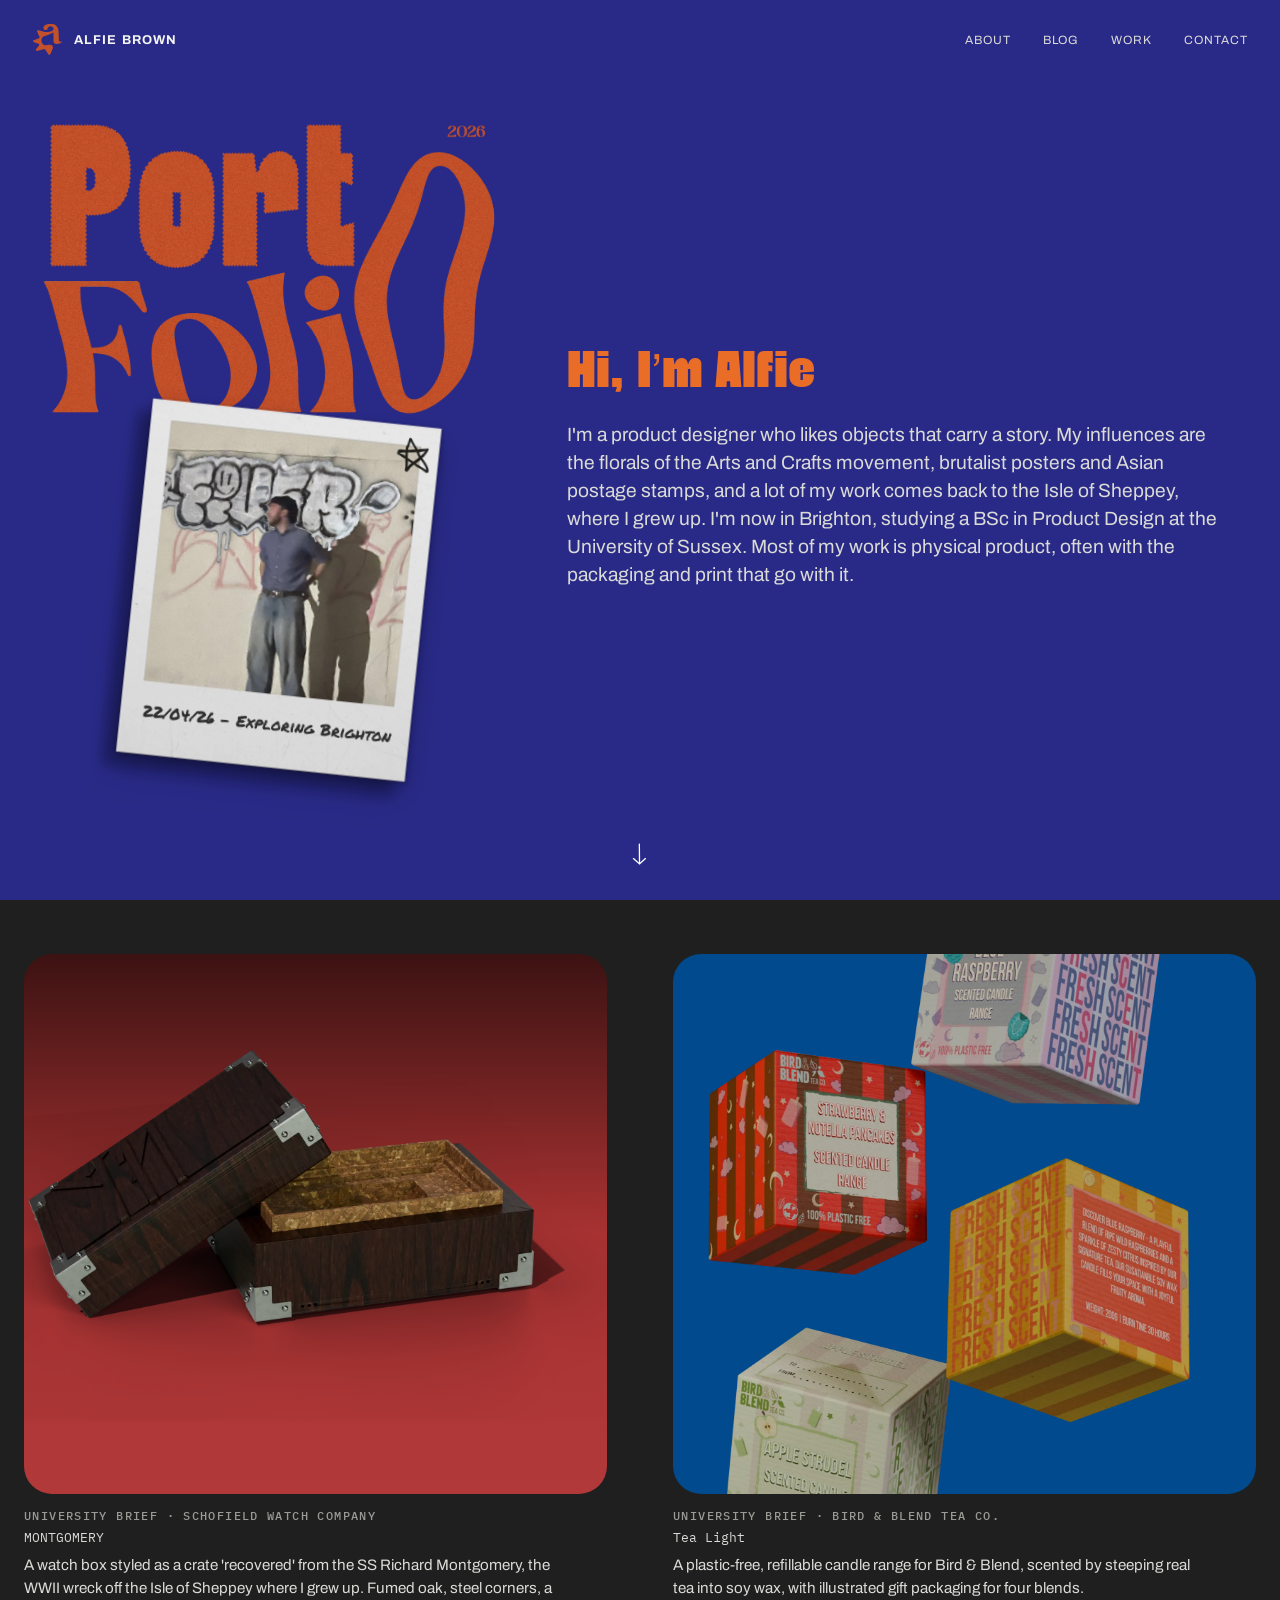
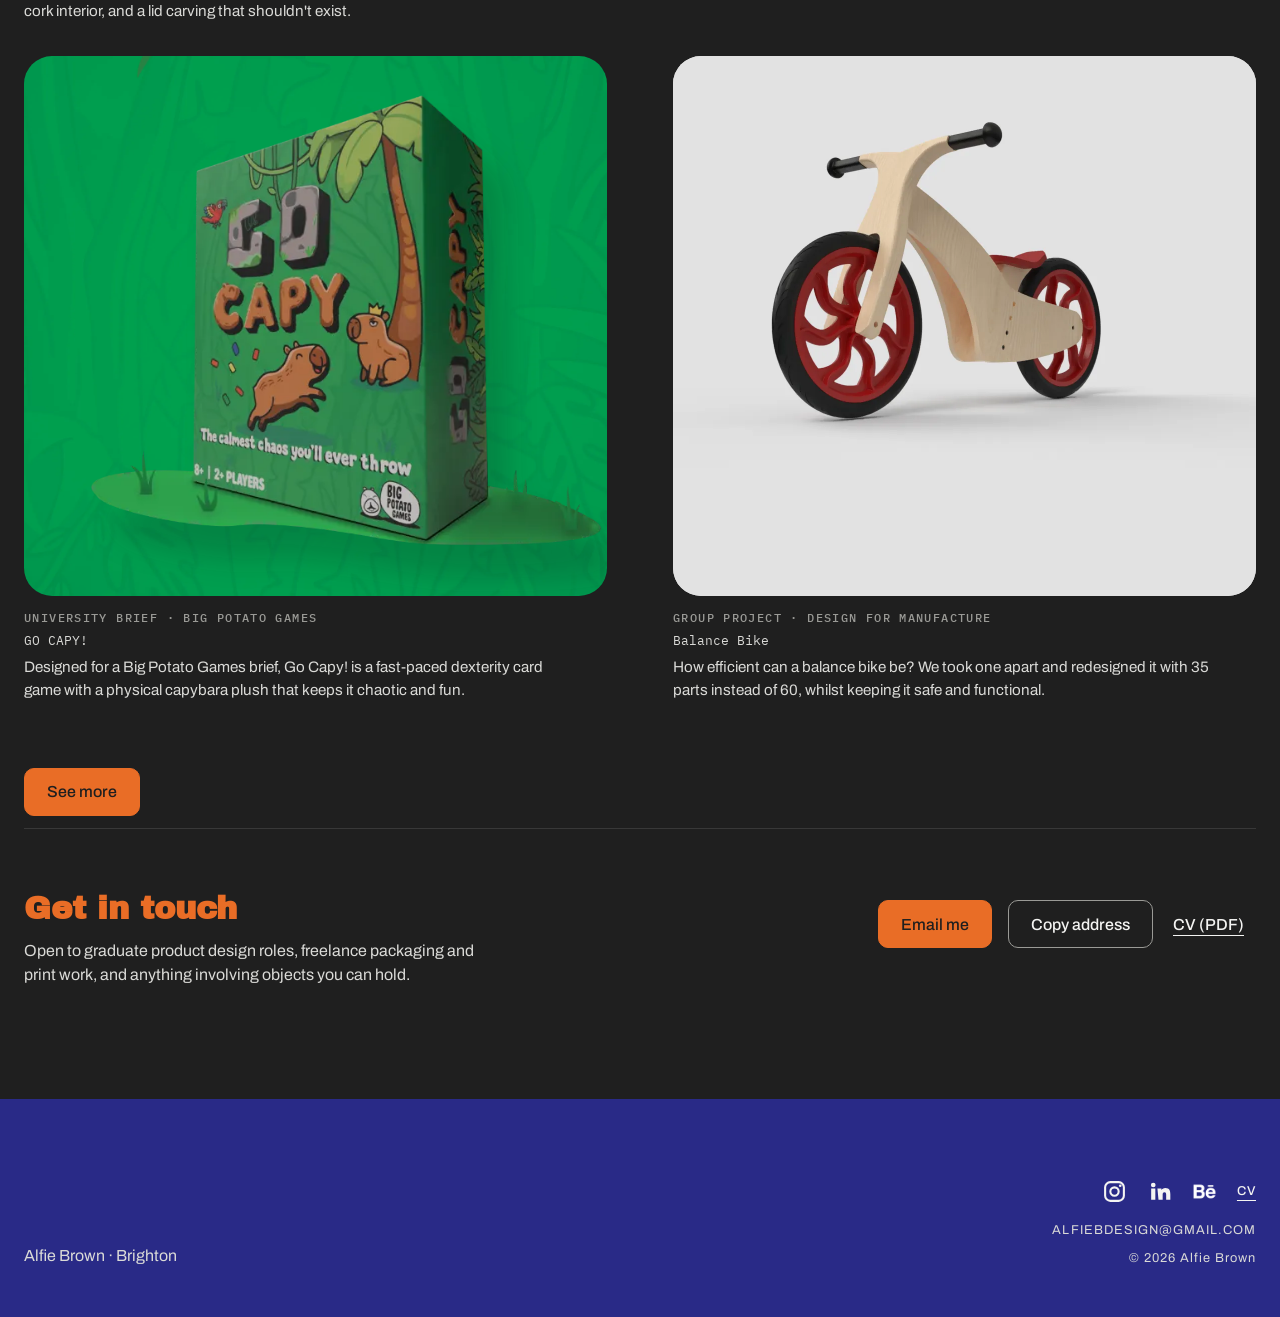
==== commit a63618ec: "Add a Blog page and link it from the header - New /blog/ page in the homepage style: indigo intro ba" ====
--- a/index.html
+++ b/index.html
@@ -766,6 +766,7 @@
       </div>
       <nav class="site-header-nav" aria-label="Main navigation">
         <a href="#about">About</a>
+        <a href="/blog/">Blog</a>
         <a href="#work">Work</a>
         <a href="#contact">Contact</a>
       </nav>
@@ -778,6 +779,7 @@
     <div class="site-header-menu-panel" id="menu-panel" aria-hidden="true">
       <nav class="site-header-menu-links" aria-label="Mobile navigation">
         <a href="#about">About</a>
+        <a href="/blog/">Blog</a>
         <a href="#work">Work</a>
         <a href="#contact">Contact</a>
       </nav>
--- a/site-header.css
+++ b/site-header.css
@@ -87,4 +87,7 @@
   .site-header-nav { display: none; }
   .site-header-menu-toggle { display: block; }
   body.has-site-header { padding-top: 64px; }
-}+}
+/* The link for the page you're on */
+.site-header-nav a[aria-current="page"],
+.site-header-menu-links a[aria-current="page"] { color: var(--accent-text); }
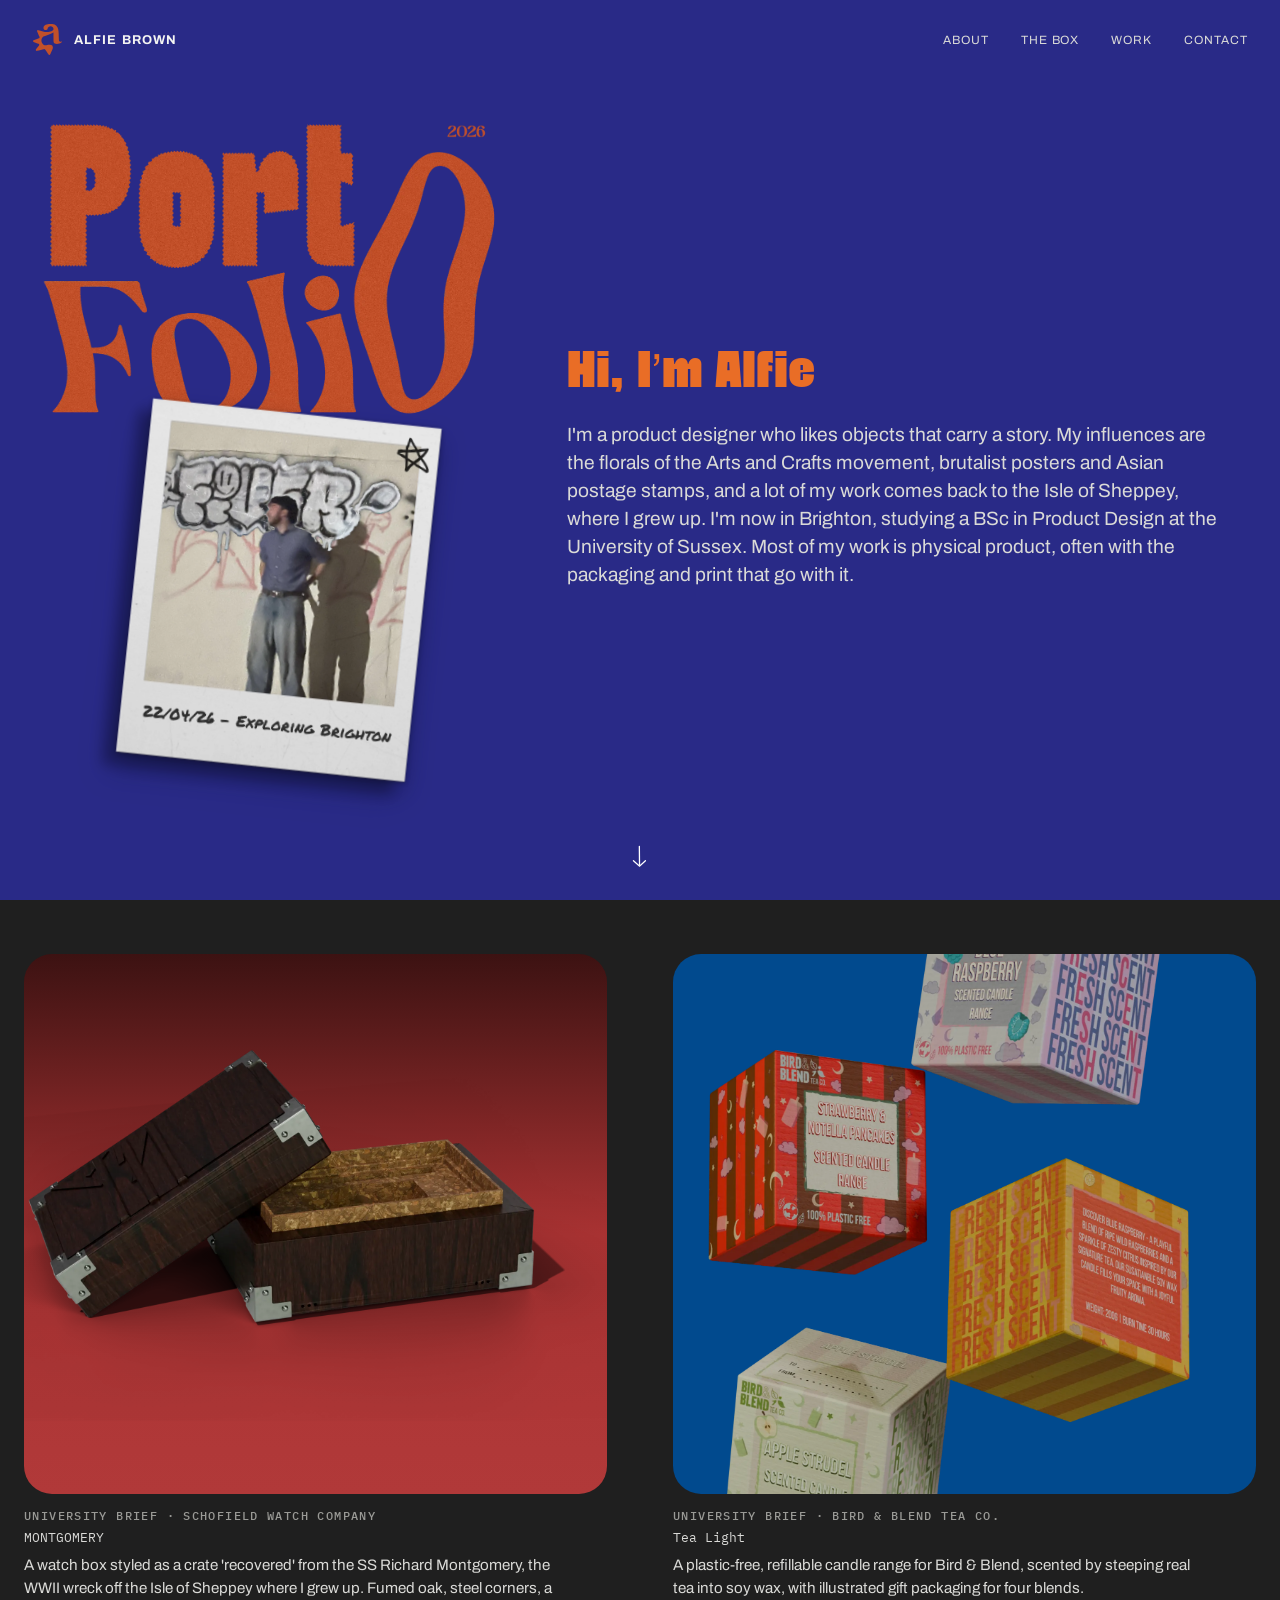
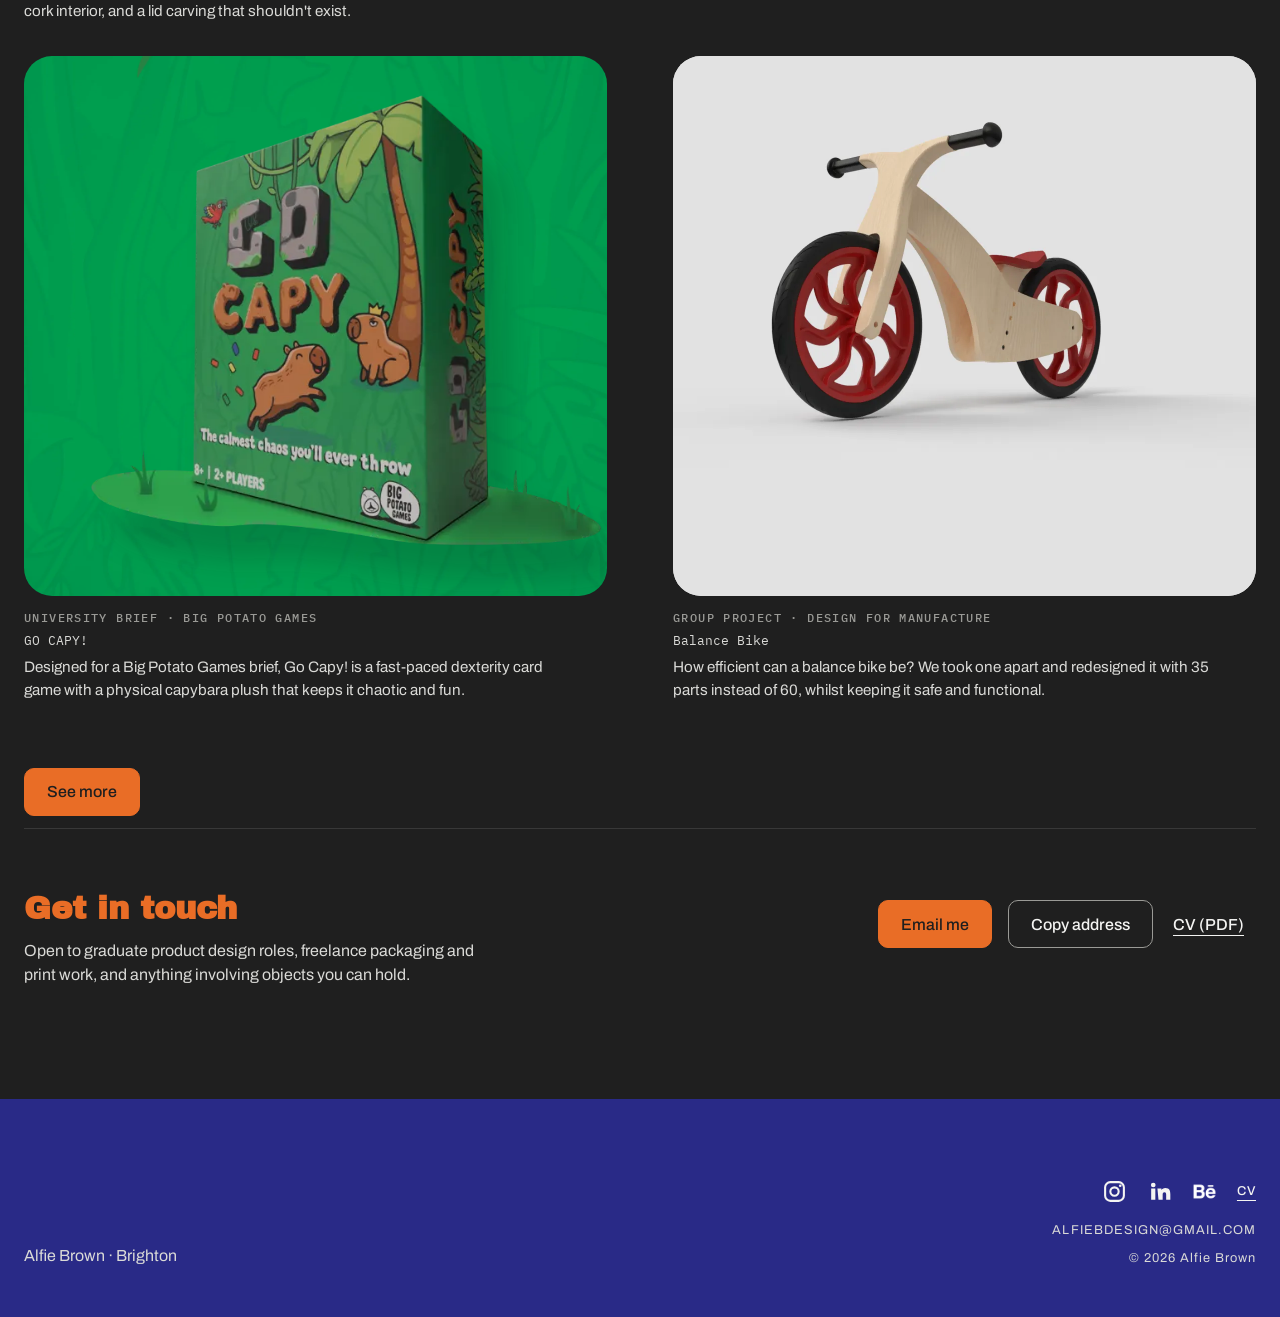
==== commit 7107ebc3: "Rename the blog to The Box - Section is called The Box everywhere: header, phone menu, page titles a" ====
--- a/index.html
+++ b/index.html
@@ -766,7 +766,7 @@
       </div>
       <nav class="site-header-nav" aria-label="Main navigation">
         <a href="#about">About</a>
-        <a href="/blog/">Blog</a>
+        <a href="/the-box/">The Box</a>
         <a href="#work">Work</a>
         <a href="#contact">Contact</a>
       </nav>
@@ -779,7 +779,7 @@
     <div class="site-header-menu-panel" id="menu-panel" aria-hidden="true">
       <nav class="site-header-menu-links" aria-label="Mobile navigation">
         <a href="#about">About</a>
-        <a href="/blog/">Blog</a>
+        <a href="/the-box/">The Box</a>
         <a href="#work">Work</a>
         <a href="#contact">Contact</a>
       </nav>
--- a/site-header.css
+++ b/site-header.css
@@ -89,5 +89,5 @@
   body.has-site-header { padding-top: 64px; }
 }
 /* The link for the page you're on */
-.site-header-nav a[aria-current="page"],
-.site-header-menu-links a[aria-current="page"] { color: var(--accent-text); }
+.site-header-nav a[aria-current],
+.site-header-menu-links a[aria-current] { color: var(--accent-text); }
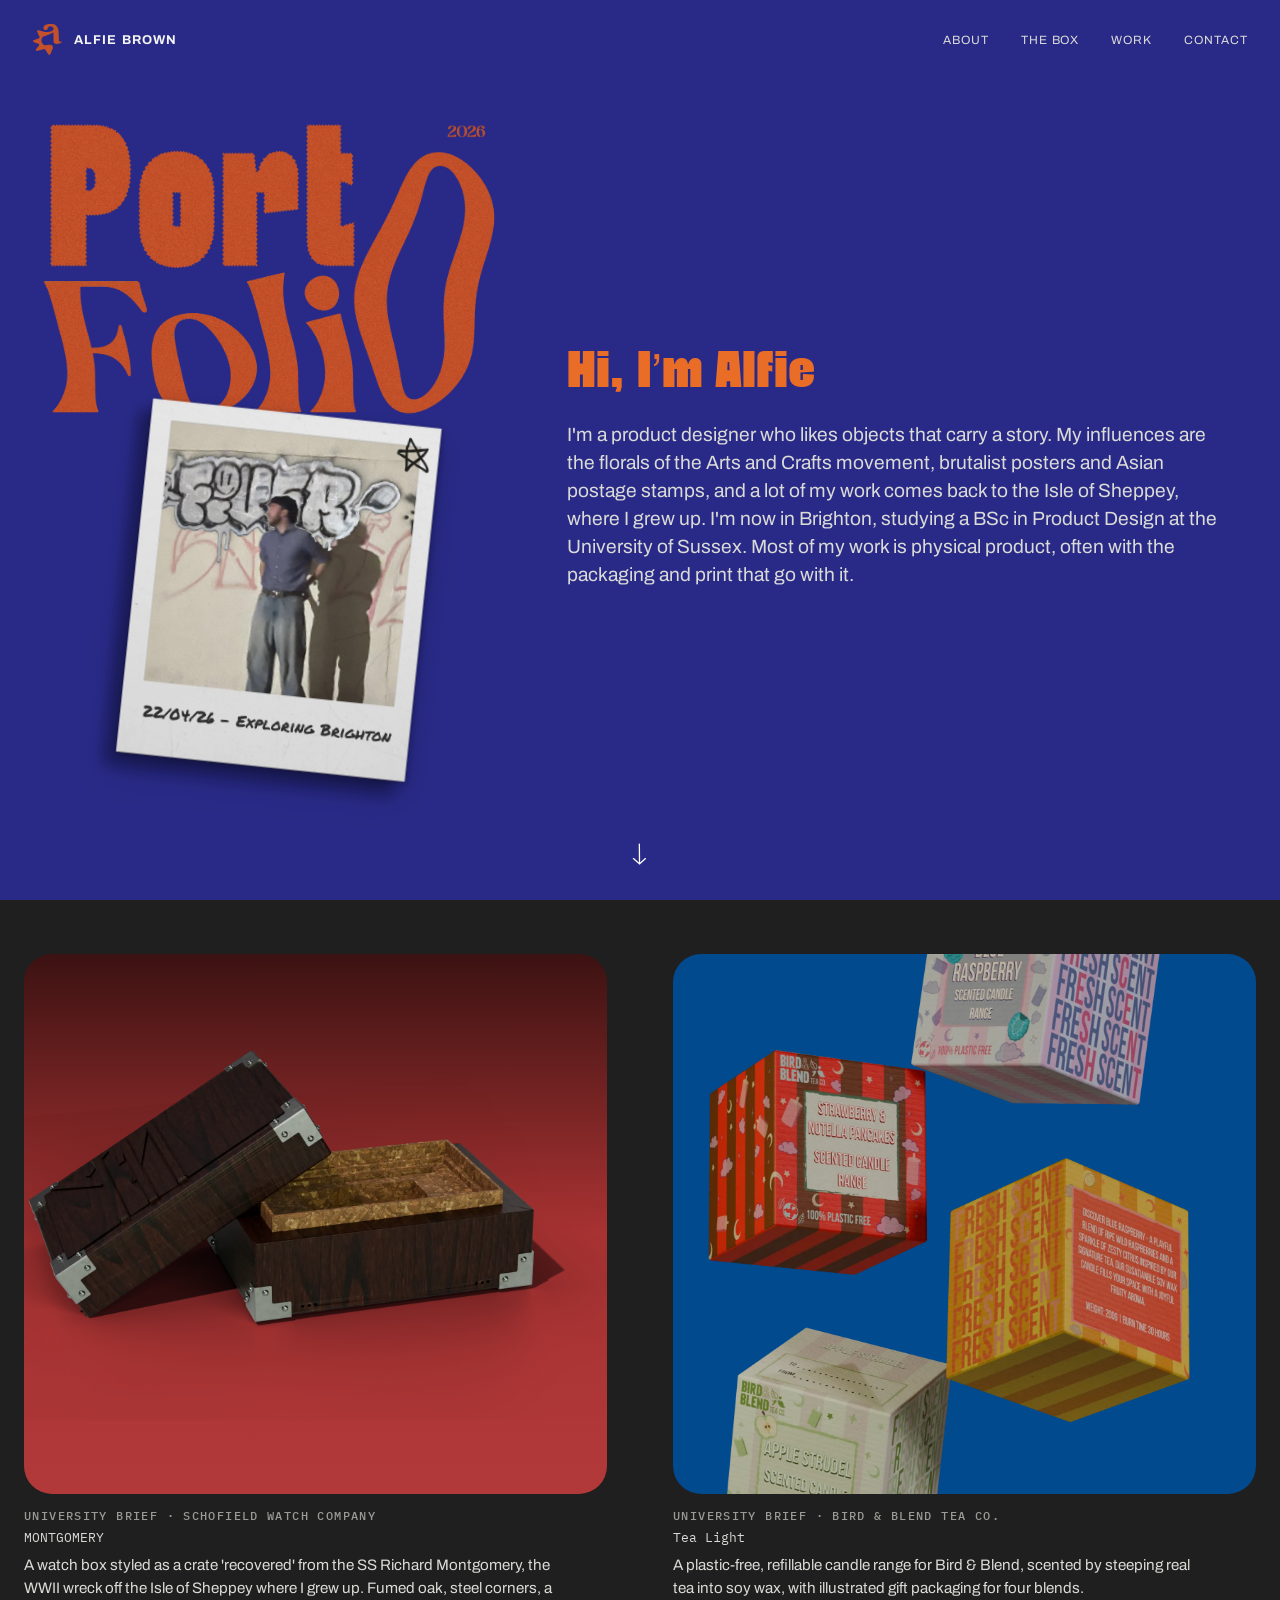
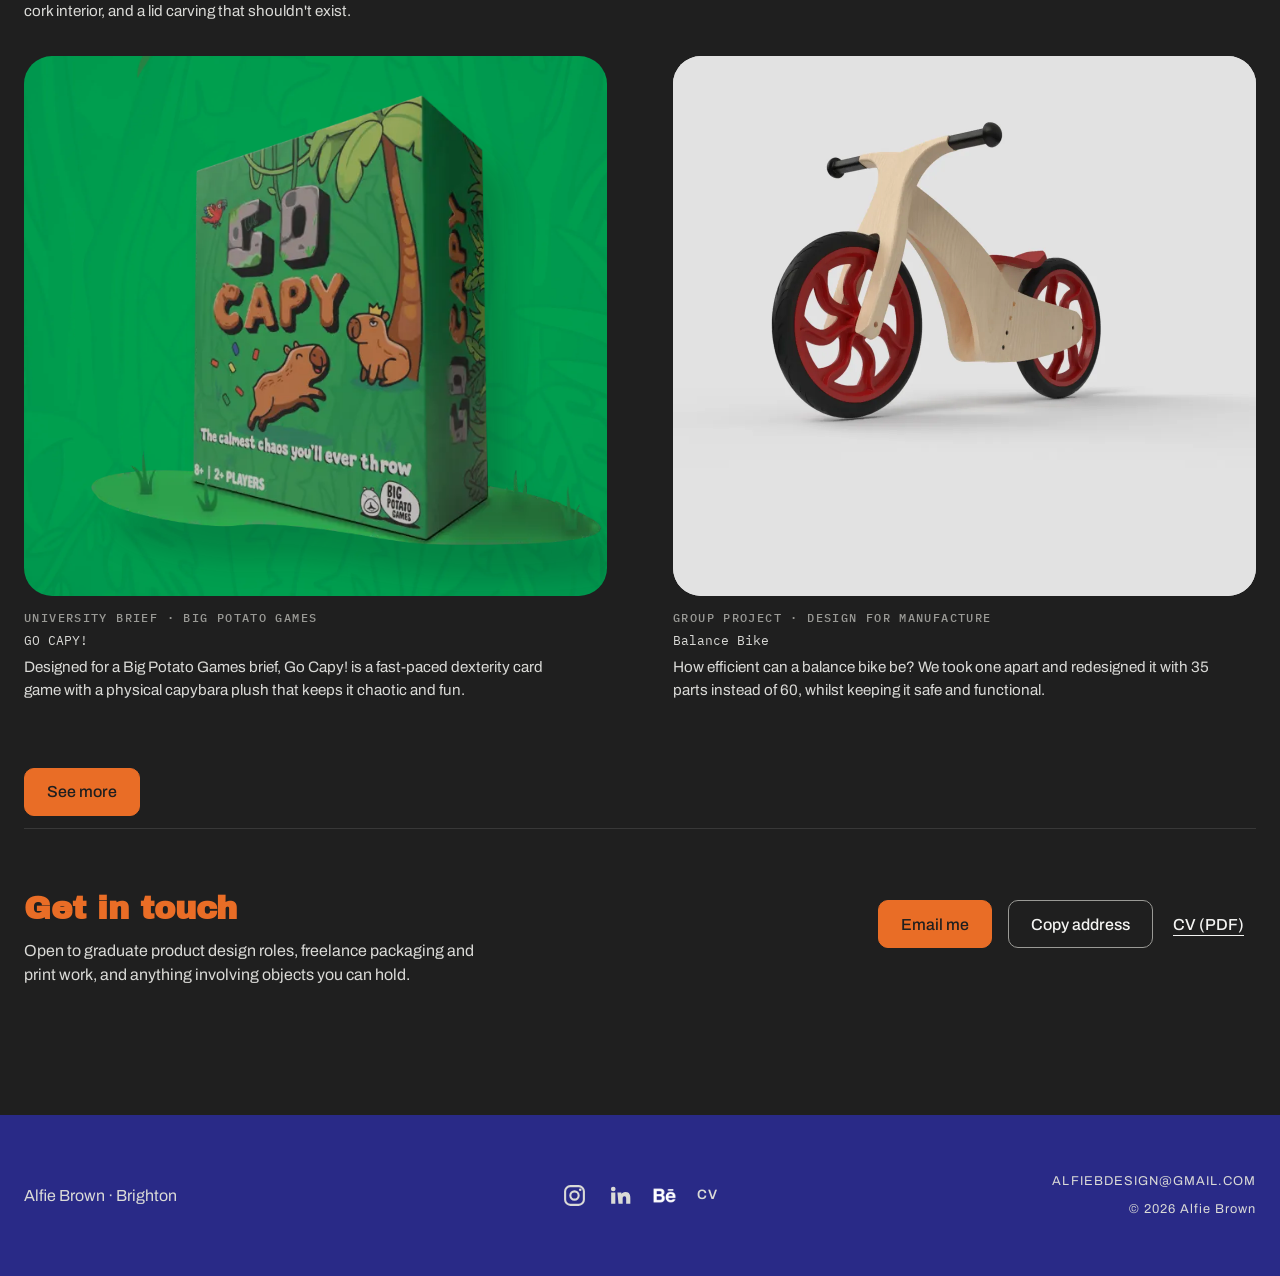
==== commit cf40eb0a: "Centre the footer icons, tidy the CV link and update The Box card - One shared bottom bar (site-foot" ====
--- a/index.html
+++ b/index.html
@@ -20,6 +20,7 @@
   <link rel="stylesheet" href="https://fonts.googleapis.com/css2?family=Archivo:wght@400;600;700;900&family=Archivo+Black&family=IBM+Plex+Mono:wght@400;500&display=swap">
   <link rel="stylesheet" href="theme-tokens.css">
   <link rel="stylesheet" href="site-header.css">
+  <link rel="stylesheet" href="site-footer.css">
   <style>
     /* TODO: confirm Quwela DEMO licence (Ragamkata Studio) allows web use before publishing */
     @font-face {
@@ -595,58 +596,6 @@
       text-align: right;
     }
 
-    .instagram-link,
-    .linkedin-link {
-      display: inline-flex;
-      padding: 0.5rem;
-      color: var(--ink);
-      transition: color 0.25s ease;
-    }
-
-    .behance-link {
-      display: inline-flex;
-      padding: 0.5rem;
-      transition: opacity 0.25s ease;
-    }
-
-    .behance-link:hover,
-    .behance-link:focus-visible {
-      opacity: 0.7;
-    }
-
-    .behance-link img {
-      width: 25px;
-      height: 25px;
-      filter: brightness(0) invert(1);
-    }
-
-    .instagram-link svg,
-    .linkedin-link svg {
-      width: 25px;
-      height: 25px;
-    }
-
-    .instagram-link .instagram-gradient {
-      opacity: 0;
-      transition: opacity 0.25s ease;
-    }
-
-    .instagram-link:hover .instagram-gradient,
-    .instagram-link:focus-visible .instagram-gradient {
-      opacity: 1;
-    }
-
-    .linkedin-link:hover,
-    .linkedin-link:focus-visible {
-      color: #0A66C2;
-    }
-
-    .footer-social {
-      display: flex;
-      align-items: center;
-      gap: 0.25rem;
-    }
-
     @media (max-width: 767px) {
       .about-contact {
         flex-direction: column;
@@ -669,65 +618,6 @@
       .contact-links .cv-link {
         padding: 0;
       }
-    }
-
-    .site-footer {
-      display: flex;
-      align-items: flex-end;
-      justify-content: space-between;
-      gap: 2rem;
-      width: 100vw;
-      padding: 72px max(24px, calc((100vw - 1280px) / 2)) 48px;
-      margin: 48px 0 0 calc(50% - 50vw);
-      background: var(--brand-indigo);
-      color: var(--ink-body);
-    }
-
-    .footer-copy {
-      max-width: 560px;
-    }
-
-    .footer-copy p,
-    .footer-meta {
-      color: var(--ink-body);
-    }
-
-    .footer-meta {
-      display: flex;
-      flex-direction: column;
-      align-items: flex-end;
-      gap: 0.5rem;
-      font-size: 0.8rem;
-      letter-spacing: 0.08em;
-      text-transform: uppercase;
-    }
-
-    .footer-meta .footer-name {
-      text-transform: none;
-    }
-
-    .footer-meta .cv-link {
-      min-height: 0;
-      padding: 0 0 0 8px;
-      font-size: 0.8rem;
-      letter-spacing: 0.08em;
-    }
-
-    @media (max-width: 900px) {
-      .site-footer {
-        flex-direction: column;
-        align-items: flex-start;
-      }
-
-      .footer-meta {
-        align-items: flex-start;
-      }
-    }
-
-    .footer-meta .cv-link:hover,
-    .footer-meta .cv-link:focus-visible {
-      color: var(--ink-strong);
-      text-decoration-thickness: 2px;
     }
 
     .hidden-project {
@@ -884,13 +774,13 @@
       <div class="footer-copy">
         <span>Alfie Brown · Brighton</span>
       </div>
+      <div class="footer-social">
+        <a class="instagram-link" href="https://www.instagram.com/alfiebdesign/" target="_blank" rel="noopener noreferrer" aria-label="Instagram"><svg viewBox="0 0 24 24" aria-hidden="true"><defs><linearGradient id="instagram-gradient-fill" x1="0" y1="24" x2="24" y2="0" gradientUnits="userSpaceOnUse"><stop offset="0" stop-color="#feda75"/><stop offset="0.5" stop-color="#d62976"/><stop offset="1" stop-color="#4f5bd5"/></linearGradient></defs><rect x="3" y="3" width="18" height="18" rx="5" fill="none" stroke="currentColor" stroke-width="2"/><circle cx="12" cy="12" r="4" fill="none" stroke="currentColor" stroke-width="2"/><circle cx="17.5" cy="6.5" r="1.25" fill="currentColor"/><g class="instagram-gradient" fill="none" stroke="url(#instagram-gradient-fill)" stroke-width="2"><rect x="3" y="3" width="18" height="18" rx="5"/><circle cx="12" cy="12" r="4"/></g><circle class="instagram-gradient" cx="17.5" cy="6.5" r="1.25" fill="url(#instagram-gradient-fill)"/></svg></a>
+        <a class="linkedin-link" href="https://www.linkedin.com/in/alfie-brown-148322386" target="_blank" rel="noopener noreferrer" aria-label="LinkedIn"><svg viewBox="0 0 24 24" aria-hidden="true"><path fill="currentColor" d="M4 9h4v11H4zM6 3.5a2.25 2.25 0 1 1 0 4.5 2.25 2.25 0 0 1 0-4.5zM10 9h3.8v1.6h.05c.53-1 1.83-2 3.77-2 4.03 0 4.78 2.65 4.78 6.1V20h-4v-4.7c0-1.12-.02-2.56-1.56-2.56-1.56 0-1.8 1.22-1.8 2.48V20h-4z"/></svg></a>
+        <a class="behance-link" href="https://www.behance.net/alfiebrown15" target="_blank" rel="noopener noreferrer" aria-label="Behance"><img src="assets/logos/behance.webp" alt="" aria-hidden="true"></a>
+        <a class="footer-cv" href="assets/files/alfie-brown-cv.pdf" target="_blank" rel="noopener noreferrer">CV</a>
+      </div>
       <div class="footer-meta">
-        <div class="footer-social">
-          <a class="instagram-link" href="https://www.instagram.com/alfiebdesign/" target="_blank" rel="noopener noreferrer" aria-label="Instagram"><svg viewBox="0 0 24 24" aria-hidden="true"><defs><linearGradient id="instagram-gradient-fill" x1="0" y1="24" x2="24" y2="0" gradientUnits="userSpaceOnUse"><stop offset="0" stop-color="#feda75"/><stop offset="0.5" stop-color="#d62976"/><stop offset="1" stop-color="#4f5bd5"/></linearGradient></defs><rect x="3" y="3" width="18" height="18" rx="5" fill="none" stroke="currentColor" stroke-width="2"/><circle cx="12" cy="12" r="4" fill="none" stroke="currentColor" stroke-width="2"/><circle cx="17.5" cy="6.5" r="1.25" fill="currentColor"/><g class="instagram-gradient" fill="none" stroke="url(#instagram-gradient-fill)" stroke-width="2"><rect x="3" y="3" width="18" height="18" rx="5"/><circle cx="12" cy="12" r="4"/></g><circle class="instagram-gradient" cx="17.5" cy="6.5" r="1.25" fill="url(#instagram-gradient-fill)"/></svg></a>
-          <a class="linkedin-link" href="https://www.linkedin.com/in/alfie-brown-148322386" target="_blank" rel="noopener noreferrer" aria-label="LinkedIn"><svg viewBox="0 0 24 24" aria-hidden="true"><path fill="currentColor" d="M4 9h4v11H4zM6 3.5a2.25 2.25 0 1 1 0 4.5 2.25 2.25 0 0 1 0-4.5zM10 9h3.8v1.6h.05c.53-1 1.83-2 3.77-2 4.03 0 4.78 2.65 4.78 6.1V20h-4v-4.7c0-1.12-.02-2.56-1.56-2.56-1.56 0-1.8 1.22-1.8 2.48V20h-4z"/></svg></a>
-          <a class="behance-link" href="https://www.behance.net/alfiebrown15" target="_blank" rel="noopener noreferrer" aria-label="Behance"><img src="assets/logos/behance.webp" alt="" aria-hidden="true"></a>
-          <a class="cv-link" href="assets/files/alfie-brown-cv.pdf" target="_blank" rel="noopener noreferrer">CV</a>
-        </div>
         <a href="mailto:alfiebdesign@gmail.com">alfiebdesign@gmail.com</a>
         <span class="footer-name">© 2026 Alfie Brown</span>
       </div>
--- a/site-footer.css
+++ b/site-footer.css
@@ -0,0 +1,104 @@
+/* Indigo bottom bar, shared by every page:
+   name on the left, icons in the middle, email and copyright on the right */
+.site-footer {
+  display: grid;
+  grid-template-columns: minmax(0, 1fr) auto minmax(0, 1fr);
+  align-items: center;
+  gap: 2rem;
+  width: 100vw;
+  padding: 56px max(24px, calc((100vw - 1280px) / 2));
+  margin: 64px 0 0 calc(50% - 50vw);
+  background: var(--brand-indigo);
+  color: var(--ink-body);
+  font-family: var(--font-sans);
+}
+
+.site-footer a { color: inherit; text-decoration: none; }
+
+.footer-copy { justify-self: start; }
+
+.footer-social {
+  display: flex;
+  justify-self: center;
+  align-items: center;
+  gap: 0.25rem;
+}
+
+.footer-meta {
+  display: flex;
+  justify-self: end;
+  flex-direction: column;
+  align-items: flex-end;
+  gap: 0.5rem;
+  font-size: 0.8rem;
+  letter-spacing: 0.08em;
+  text-transform: uppercase;
+}
+
+.footer-meta .footer-name { text-transform: none; }
+
+.instagram-link,
+.linkedin-link,
+.behance-link,
+.footer-cv {
+  display: inline-flex;
+  align-items: center;
+  min-height: 41px;
+  padding: 0.5rem;
+  color: var(--ink-strong);
+  transition: color 0.25s ease, opacity 0.25s ease;
+}
+
+.instagram-link svg,
+.linkedin-link svg,
+.behance-link img {
+  width: 25px;
+  height: 25px;
+}
+
+.behance-link img { filter: brightness(0) invert(1); }
+
+.behance-link:hover,
+.behance-link:focus-visible { opacity: 0.7; }
+
+.instagram-link .instagram-gradient {
+  opacity: 0;
+  transition: opacity 0.25s ease;
+}
+
+.instagram-link:hover .instagram-gradient,
+.instagram-link:focus-visible .instagram-gradient { opacity: 1; }
+
+.linkedin-link:hover,
+.linkedin-link:focus-visible { color: #0A66C2; }
+
+/* CV: plain text, no underline, turns black on hover */
+.footer-cv {
+  font-size: 0.85rem;
+  font-weight: 600;
+  letter-spacing: 0.08em;
+  text-transform: uppercase;
+}
+
+.footer-cv:hover,
+.footer-cv:focus-visible { color: var(--bg-page); }
+
+.site-footer a:focus-visible {
+  outline: 2px solid var(--ink-strong);
+  outline-offset: 2px;
+}
+
+@media (max-width: 900px) {
+  .site-footer {
+    grid-template-columns: minmax(0, 1fr);
+    justify-items: center;
+    gap: 1.25rem;
+    text-align: center;
+  }
+
+  .footer-copy,
+  .footer-social,
+  .footer-meta { justify-self: center; }
+
+  .footer-meta { align-items: center; }
+}
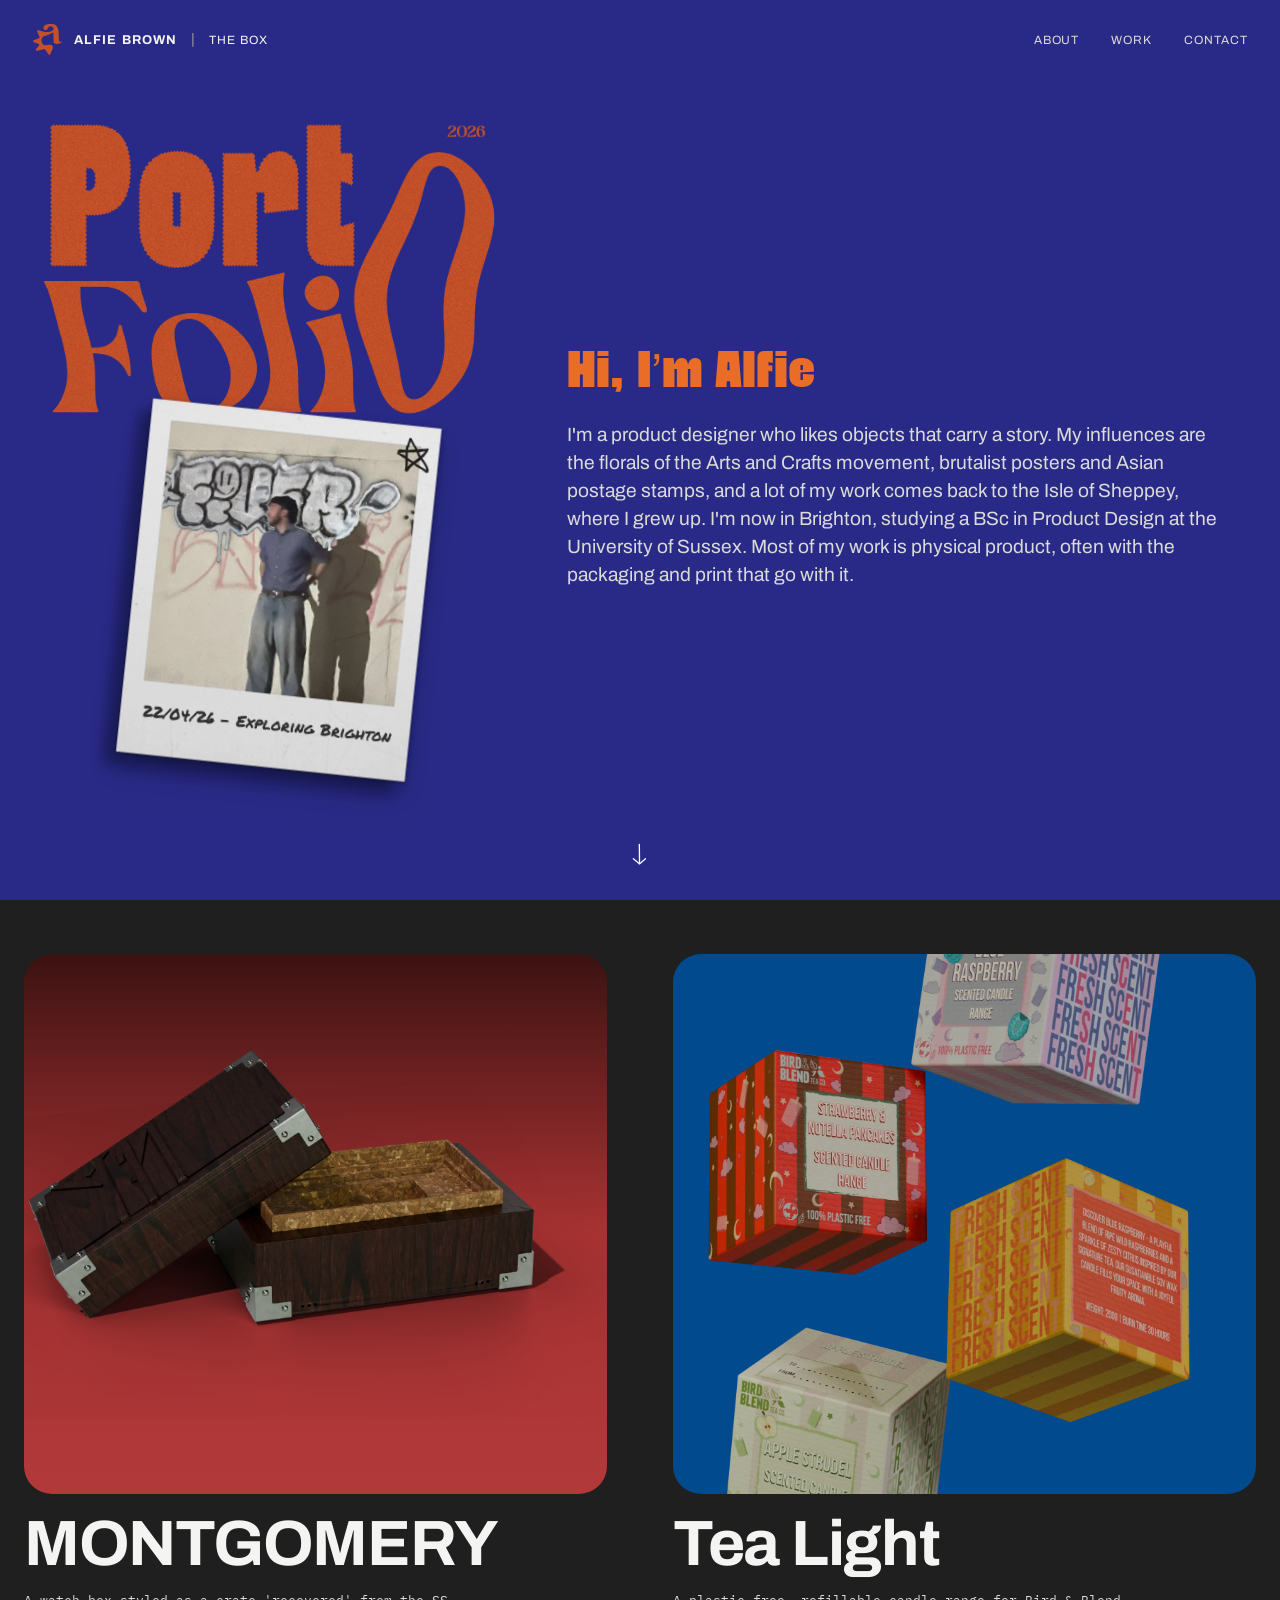
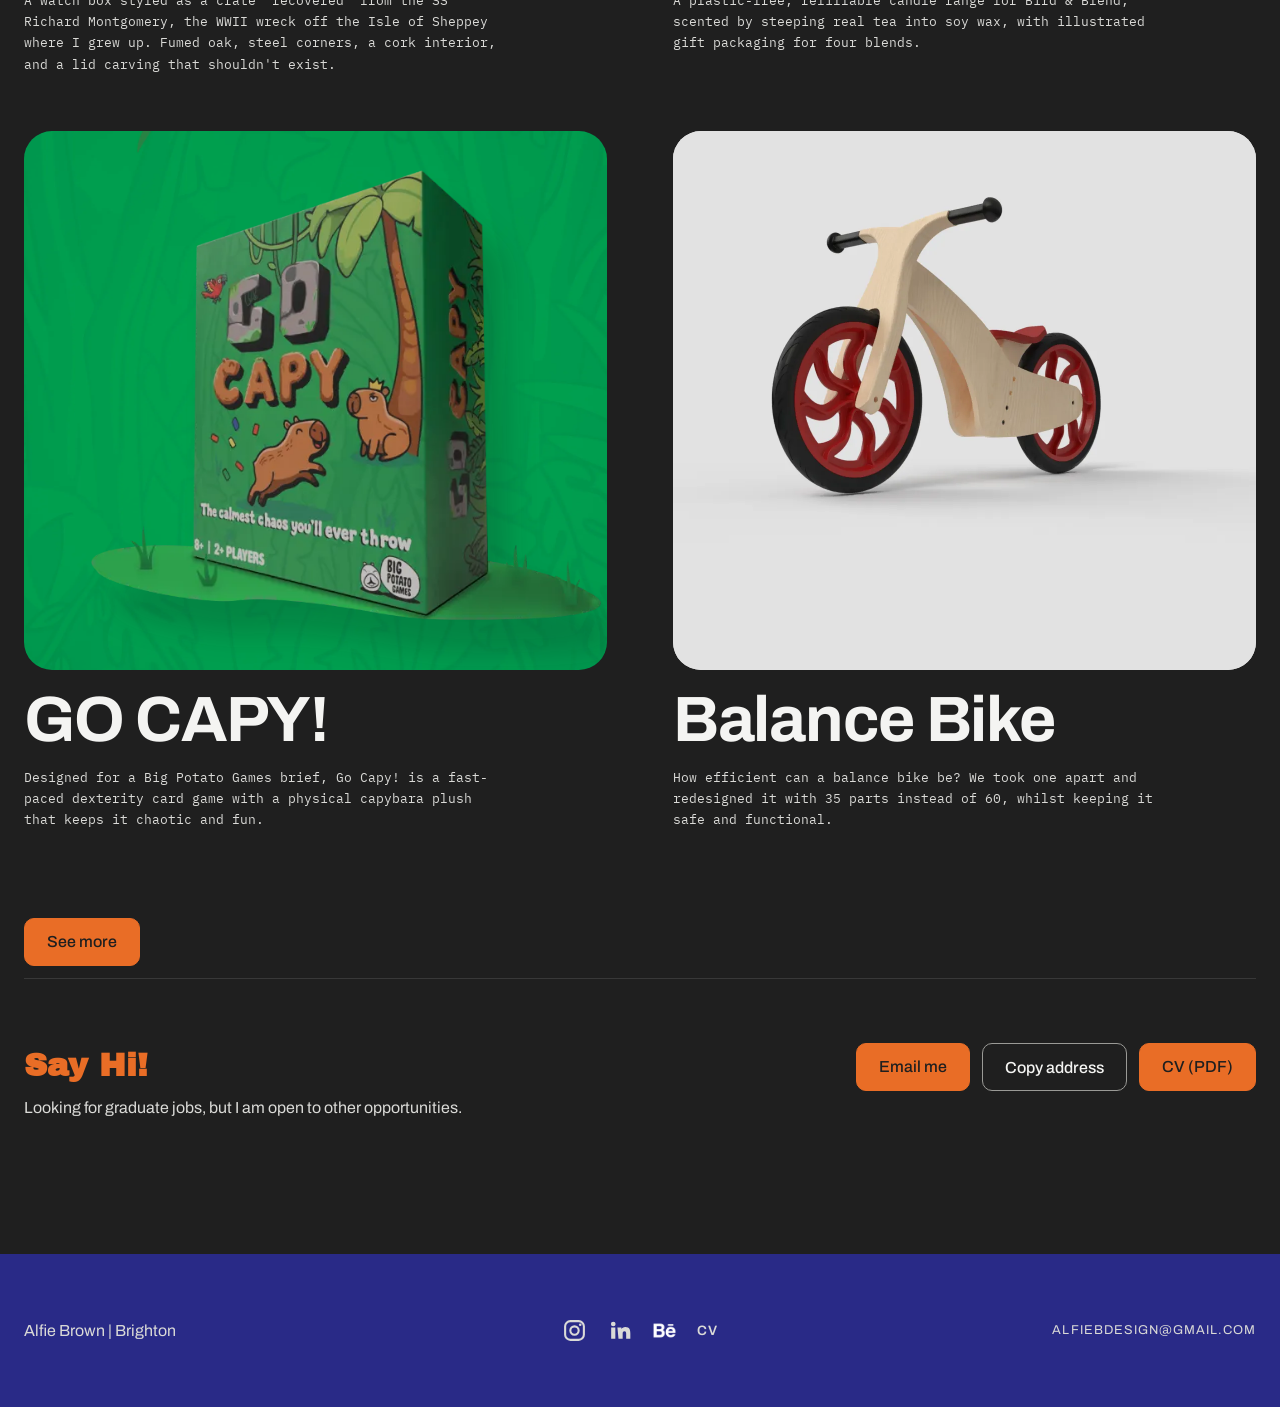
==== commit cb55d03a: "Header, homepage cards, contact and footer updates - The Box moves to the left of the header (Alfie " ====
--- a/index.html
+++ b/index.html
@@ -294,7 +294,7 @@
     .project-list {
       display: grid;
       grid-template-columns: repeat(2, minmax(0, 1fr));
-      gap: 34px clamp(28px, 7vw, 66px);
+      gap: 56px clamp(28px, 7vw, 66px);
     }
 
     .project-item {
@@ -399,36 +399,28 @@
     .project-meta {
       display: flex;
       flex-direction: column;
-      gap: 0.4rem;
+      gap: 0.9rem;
       width: 100%;
       max-width: 100%;
-      padding: 14px 0 0;
-    }
-
-    .project-tag {
-      color: var(--ink-muted);
-      font-family: "IBM Plex Mono", monospace;
-      font-size: 0.72rem;
-      font-weight: 500;
-      letter-spacing: 0.12em;
-      line-height: 1.4;
-      text-transform: uppercase;
-    }
-
+      padding: 18px 0 0;
+    }
+
+    /* Project titles: big Archivo, same as The Box cards */
     .project-meta h3 {
-      font-family: "IBM Plex Mono", monospace;
-      font-size: 0.8rem;
-      line-height: 1.2;
-      letter-spacing: 0;
-      font-weight: 400;
-      color: var(--ink-body);
+      color: var(--ink-strong);
+      font-family: var(--font-sans);
+      font-size: 4rem;
+      font-weight: 700;
+      letter-spacing: -0.02em;
+      line-height: 1;
+      text-wrap: balance;
     }
 
     .project-meta h3 a {
-      display: inline-block;
-      padding-bottom: 0.15em;
+      display: inline;
+      padding-bottom: 0.04em;
       color: inherit;
-      background: linear-gradient(var(--accent), var(--accent)) left bottom / 0% 2px no-repeat;
+      background: linear-gradient(var(--accent), var(--accent)) left bottom / 0% 4px no-repeat;
       transition: background-size 1s cubic-bezier(0.22, 1, 0.36, 1), color 200ms ease;
     }
 
@@ -440,7 +432,7 @@
 
     .project-item:hover .project-meta h3 a,
     .project-meta h3 a:focus-visible {
-      background-size: 100% 2px;
+      background-size: 100% 4px;
       color: var(--accent-text);
     }
 
@@ -451,9 +443,9 @@
     .project-desc {
       max-width: 60ch;
       color: var(--ink-body);
-      font-family: var(--font-sans);
-      font-size: 0.95rem;
-      line-height: 1.5;
+      font-family: "IBM Plex Mono", monospace;
+      font-size: 0.8rem;
+      line-height: 1.65;
     }
 
     @media (prefers-reduced-motion: reduce) {
@@ -471,7 +463,11 @@
     @media (max-width: 767px) {
       .project-list {
         grid-template-columns: minmax(0, 1fr);
-        gap: 2.5rem;
+        gap: 3rem;
+      }
+
+      .project-meta h3 {
+        font-size: clamp(2.25rem, 10vw, 4rem);
       }
     }
 
@@ -513,15 +509,15 @@
       flex-wrap: wrap;
       align-items: center;
       justify-content: flex-end;
-      gap: 0.5rem;
-    }
-
-    .about-email-link {
+      gap: 0.75rem;
+    }
+
+    .about-email-link,
+    .cv-button {
       display: inline-flex;
       min-height: 48px;
       align-items: center;
       justify-content: center;
-      margin-right: 0.5rem;
       padding: 0 22px;
       border: 1px solid var(--accent-deep);
       border-radius: var(--radius-md);
@@ -535,27 +531,11 @@
     }
 
     .about-email-link:hover,
-    .about-email-link:focus-visible {
+    .about-email-link:focus-visible,
+    .cv-button:hover,
+    .cv-button:focus-visible {
       background: var(--ink-strong);
       color: var(--on-accent);
-    }
-
-    .cv-link {
-      display: inline-flex;
-      min-height: 48px;
-      align-items: center;
-      padding: 0 12px;
-      color: var(--ink-strong);
-      font-size: 1rem;
-      font-weight: 500;
-      text-decoration: underline;
-      text-decoration-thickness: 1px;
-      text-underline-offset: 5px;
-    }
-
-    .cv-link:hover,
-    .cv-link:focus-visible {
-      color: var(--accent-text);
     }
 
     .copy-email {
@@ -581,6 +561,7 @@
     }
 
     .about-email-link:focus-visible,
+    .cv-button:focus-visible,
     .copy-email:focus-visible {
       outline: 2px solid var(--focus);
       outline-offset: 3px;
@@ -615,9 +596,6 @@
         text-align: left;
       }
 
-      .contact-links .cv-link {
-        padding: 0;
-      }
     }
 
     .hidden-project {
@@ -650,13 +628,13 @@
 
   <div class="page-shell">
     <header class="sticky-header site-header">
-      <div class="site-header-brand">
-        <a href="/" aria-label="Back to home"><img class="site-header-logo" src="assets/logos/a-logo.svg" alt="Alfie Brown logo" /></a>
-        <span>Alfie Brown</span>
+      <div class="site-header-left">
+        <a class="site-header-brand" href="/" aria-label="Back to home"><img class="site-header-logo" src="assets/logos/a-logo.svg" alt="Alfie Brown logo"><span>Alfie Brown</span></a>
+        <span class="site-header-divider" aria-hidden="true">|</span>
+        <a class="site-header-box" href="/the-box/">The Box</a>
       </div>
       <nav class="site-header-nav" aria-label="Main navigation">
         <a href="#about">About</a>
-        <a href="/the-box/">The Box</a>
         <a href="#work">Work</a>
         <a href="#contact">Contact</a>
       </nav>
@@ -669,7 +647,6 @@
     <div class="site-header-menu-panel" id="menu-panel" aria-hidden="true">
       <nav class="site-header-menu-links" aria-label="Mobile navigation">
         <a href="#about">About</a>
-        <a href="/the-box/">The Box</a>
         <a href="#work">Work</a>
         <a href="#contact">Contact</a>
       </nav>
@@ -694,7 +671,6 @@
           <article class="project-item">
             <div class="project-thumb alt-3"><img src="assets/images/the-montgomery/general/open-corner-13-05-26.webp" width="1920" height="1080" class="is-contain" alt="Montgomery watch box opened to reveal the cork-lined interior" loading="lazy"></div>
             <div class="project-meta">
-              <p class="project-tag">University brief · Schofield Watch Company</p>
               <h3><a href="the-montgomery">MONTGOMERY</a></h3>
               <p class="project-desc">A watch box styled as a crate 'recovered' from the SS Richard Montgomery, the WWII wreck off the Isle of Sheppey where I grew up. Fumed oak, steel corners, a cork interior, and a lid carving that shouldn't exist.</p>
             </div>
@@ -702,7 +678,6 @@
           <article class="project-item">
             <div class="project-thumb alt-2"><img src="assets/images/tea-light/general/falling-real.webp" width="1644" height="2141" alt="Bird &amp; Blend tea light product render" loading="lazy"></div>
             <div class="project-meta">
-              <p class="project-tag">University brief · Bird &amp; Blend Tea Co.</p>
               <h3><a href="tea-light">Tea Light</a></h3>
               <p class="project-desc">A plastic-free, refillable candle range for Bird &amp; Blend, scented by steeping real tea into soy wax, with illustrated gift packaging for four blends.</p>
             </div>
@@ -713,7 +688,6 @@
               <img class="art-grass" src="assets/images/go-capy/general/go-capy-grass.webp" width="1086" height="768" alt="" loading="lazy">
             </div>
             <div class="project-meta">
-              <p class="project-tag">University brief · Big Potato Games</p>
               <h3><a href="go-capy">GO CAPY!</a></h3>
               <p class="project-desc">Designed for a Big Potato Games brief, Go Capy! is a fast-paced dexterity card game with a physical capybara plush that keeps it chaotic and fun.</p>
             </div>
@@ -721,7 +695,6 @@
           <article class="project-item">
             <div class="project-thumb alt-5"><img src="assets/images/balance-bike/general/render-6.webp" width="1166" height="1288" alt="Render of the redesigned balance bike" loading="lazy"></div>
             <div class="project-meta">
-              <p class="project-tag">Group project · Design for Manufacture</p>
               <h3><a href="balance-bike">Balance Bike</a></h3>
               <p class="project-desc">How efficient can a balance bike be? We took one apart and redesigned it with 35 parts instead of 60, whilst keeping it safe and functional.</p>
             </div>
@@ -729,7 +702,6 @@
           <article class="project-item hidden-project">
             <div class="project-thumb alt-7"><img src="assets/images/the-bubble/general/bubble-a4.webp" width="1365" height="768" alt="The Bubble project artwork" loading="lazy"></div>
             <div class="project-meta">
-              <p class="project-tag">University project</p>
               <h3><a href="the-bubble">The Bubble</a></h3>
               <p class="project-desc">A self checkout for libraries, paired with an accessible app that lets visually impaired users take out books in a format that suits their needs.</p>
             </div>
@@ -737,7 +709,6 @@
           <article class="project-item hidden-project">
             <div class="project-thumb alt-6"><img src="assets/images/captured/general/captured-render.webp" width="1400" height="934" alt="Captured poster with a photograph of Sheerness inside the letters" loading="lazy"></div>
             <div class="project-meta">
-              <p class="project-tag">Personal project</p>
               <h3><a href="captured">Captured</a></h3>
               <p class="project-desc">A poster made while waiting for a secondhand Fujifilm camera to arrive, about feeling stuck in your home town. The photograph inside the letters is Sheerness.</p>
             </div>
@@ -745,7 +716,6 @@
           <article class="project-item hidden-project">
             <div class="project-thumb alt-4"><img class="is-contain" src="assets/images/runit/general/uuhhh.webp" width="1920" height="1080" alt="RunIt adjustable running belt" loading="lazy"></div>
             <div class="project-meta">
-              <p class="project-tag">Group project · Design for Industry</p>
               <h3><a href="runit">RunIt</a></h3>
               <p class="project-desc">A modular running belt sized to fit runners from the 5th to the 95th percentile, taken from runner interviews through prototypes, run tests and SolidWorks drawings.</p>
             </div>
@@ -757,13 +727,13 @@
 
       <section class="about-contact" id="contact" aria-labelledby="contact-title">
         <div class="about-contact-copy">
-          <h2 id="contact-title">Get in touch</h2>
-          <p>Open to graduate product design roles, freelance packaging and print work, and anything involving objects you can hold.</p>
+          <h2 id="contact-title">Say Hi!</h2>
+          <p>Looking for graduate jobs, but I am open to other opportunities.</p>
         </div>
         <div class="contact-links">
           <a class="about-email-link" href="mailto:alfiebdesign@gmail.com?subject=Portfolio%20enquiry">Email me</a>
           <button class="copy-email" type="button" data-email="alfiebdesign@gmail.com">Copy address</button>
-          <a class="cv-link" href="assets/files/alfie-brown-cv.pdf" target="_blank" rel="noopener noreferrer">CV (PDF)</a>
+          <a class="cv-button" href="assets/files/alfie-brown-cv.pdf" target="_blank" rel="noopener noreferrer">CV (PDF)</a>
           <p class="contact-status" role="status" aria-live="polite"></p>
         </div>
       </section>
@@ -772,7 +742,7 @@
 
     <footer class="site-footer">
       <div class="footer-copy">
-        <span>Alfie Brown · Brighton</span>
+        <span>Alfie Brown | Brighton</span>
       </div>
       <div class="footer-social">
         <a class="instagram-link" href="https://www.instagram.com/alfiebdesign/" target="_blank" rel="noopener noreferrer" aria-label="Instagram"><svg viewBox="0 0 24 24" aria-hidden="true"><defs><linearGradient id="instagram-gradient-fill" x1="0" y1="24" x2="24" y2="0" gradientUnits="userSpaceOnUse"><stop offset="0" stop-color="#feda75"/><stop offset="0.5" stop-color="#d62976"/><stop offset="1" stop-color="#4f5bd5"/></linearGradient></defs><rect x="3" y="3" width="18" height="18" rx="5" fill="none" stroke="currentColor" stroke-width="2"/><circle cx="12" cy="12" r="4" fill="none" stroke="currentColor" stroke-width="2"/><circle cx="17.5" cy="6.5" r="1.25" fill="currentColor"/><g class="instagram-gradient" fill="none" stroke="url(#instagram-gradient-fill)" stroke-width="2"><rect x="3" y="3" width="18" height="18" rx="5"/><circle cx="12" cy="12" r="4"/></g><circle class="instagram-gradient" cx="17.5" cy="6.5" r="1.25" fill="url(#instagram-gradient-fill)"/></svg></a>
@@ -782,7 +752,6 @@
       </div>
       <div class="footer-meta">
         <a href="mailto:alfiebdesign@gmail.com">alfiebdesign@gmail.com</a>
-        <span class="footer-name">© 2026 Alfie Brown</span>
       </div>
     </footer>
   </div>
--- a/site-header.css
+++ b/site-header.css
@@ -91,3 +91,38 @@
 /* The link for the page you're on */
 .site-header-nav a[aria-current],
 .site-header-menu-links a[aria-current] { color: var(--accent-text); }
+
+/* The Box pages only: thin white line under the header while you're at the top of the page;
+   once you scroll it drops back to the subtle grey rule */
+.box-page .site-header:not(.is-scrolled) { border-bottom-color: rgba(244, 244, 242, 0.7); }
+
+/* Left side of the header: Alfie Brown | The Box */
+.site-header-left {
+  display: flex;
+  align-items: center;
+  gap: 0.9rem;
+  min-width: 0;
+}
+
+.site-header-divider {
+  color: var(--ink-muted);
+  font: 400 0.95rem var(--font-sans);
+  line-height: 1;
+}
+
+.site-header-box {
+  font: 0.75rem var(--font-sans);
+  letter-spacing: 0.08em;
+  text-transform: uppercase;
+  white-space: nowrap;
+}
+
+.site-header-box:hover,
+.site-header-box:focus-visible { color: var(--accent-text); }
+
+.site-header-box[aria-current] {
+  text-decoration: underline;
+  text-decoration-color: var(--accent);
+  text-decoration-thickness: 2px;
+  text-underline-offset: 6px;
+}
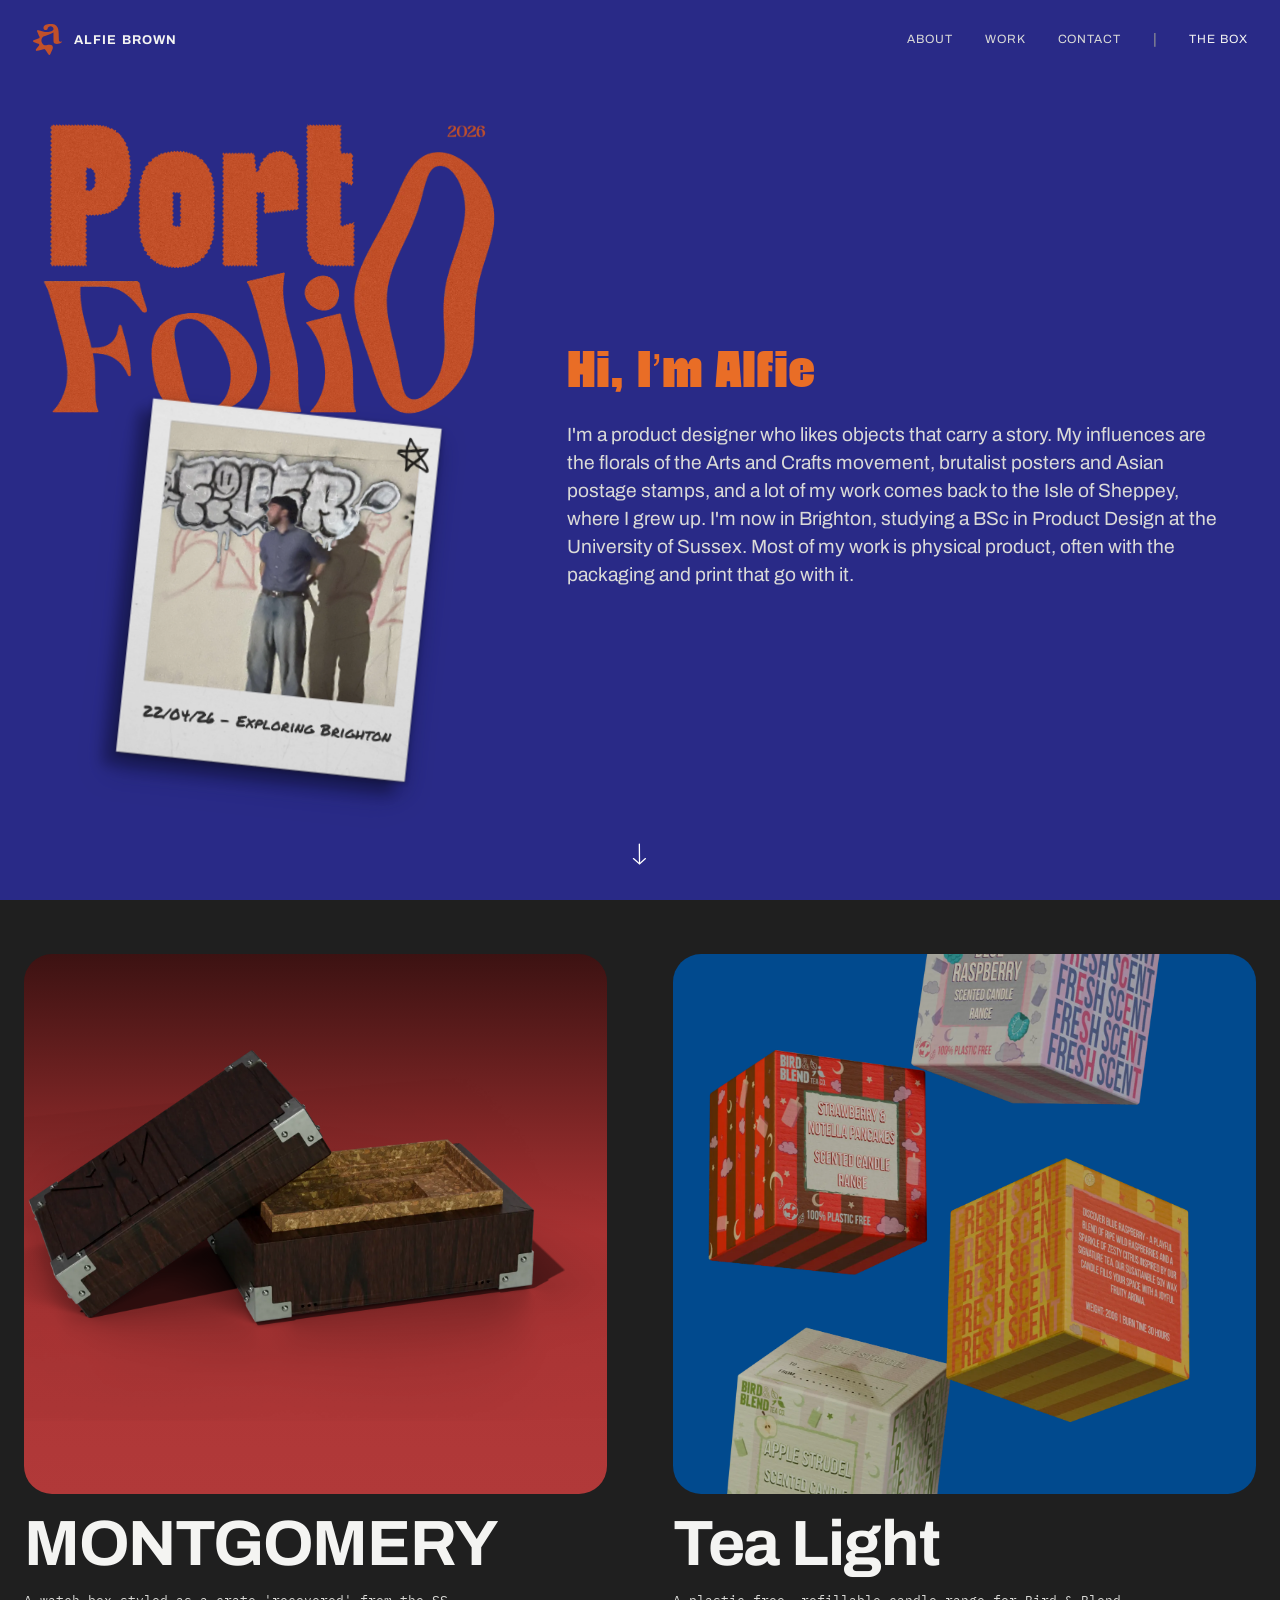
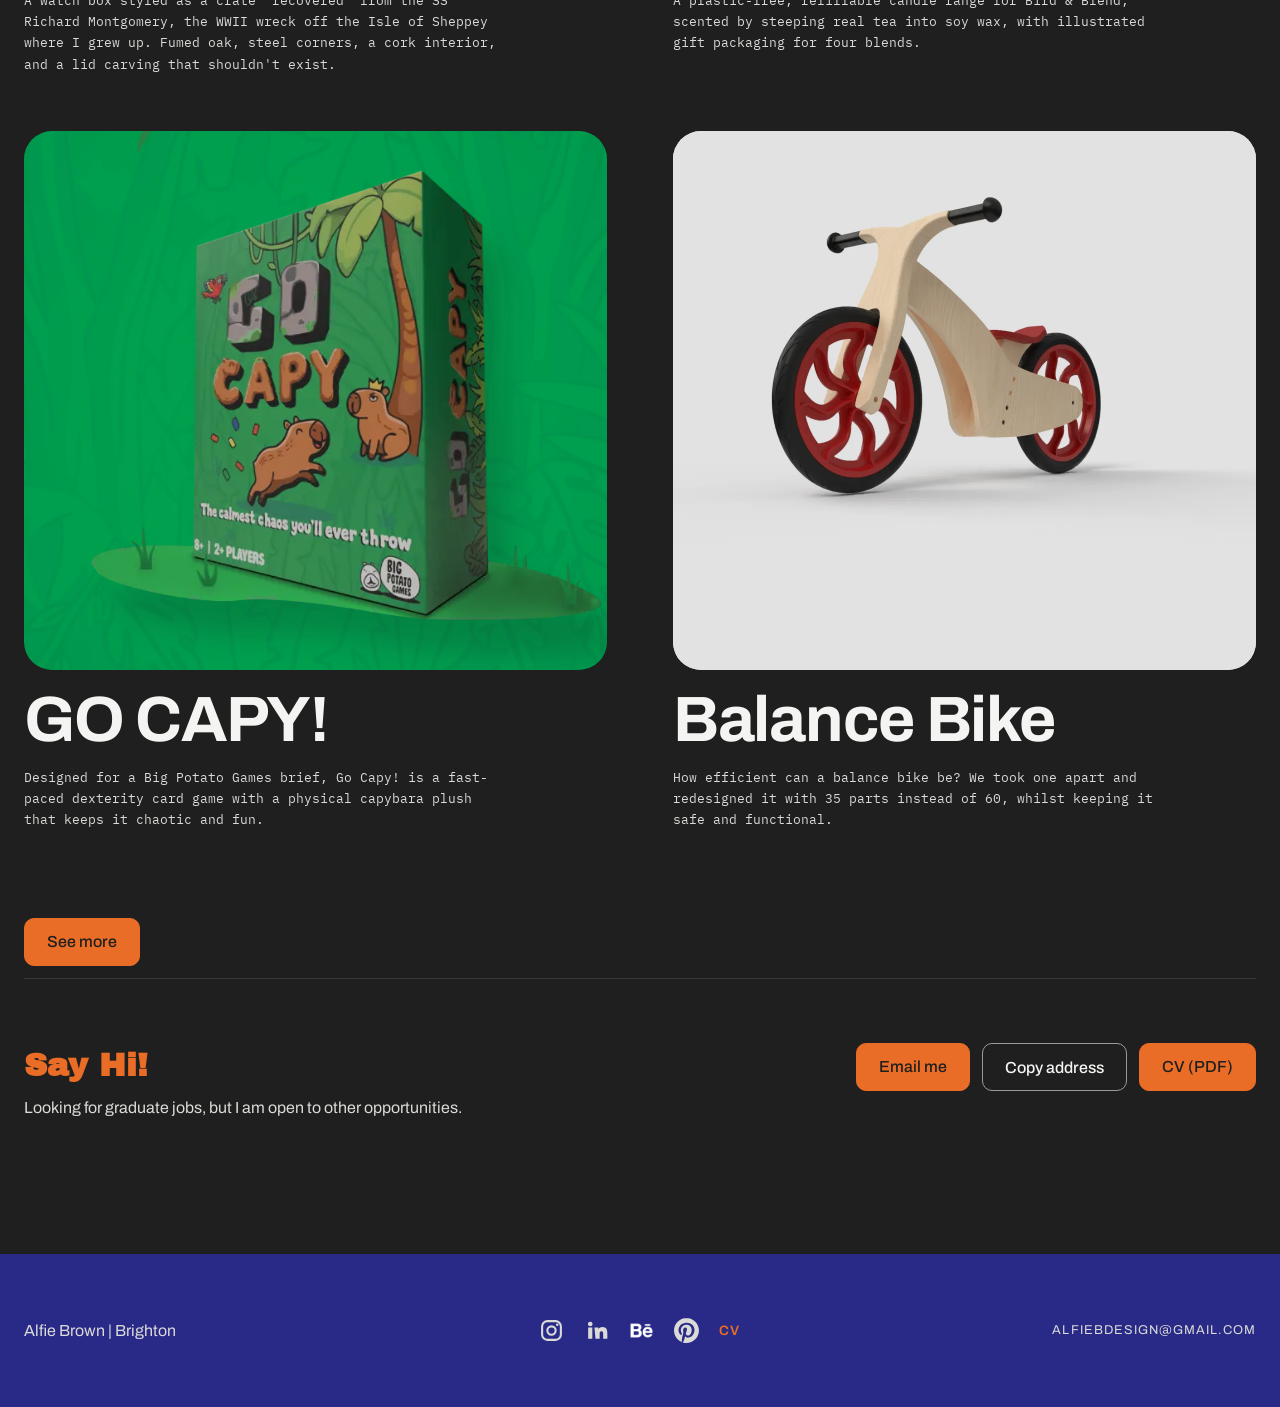
==== commit 61b6d7f6: "The Box back on the right, orange footer CV, Pinterest claim tag and icon - Header: About, Work, Con" ====
--- a/index.html
+++ b/index.html
@@ -5,6 +5,7 @@
   <meta name="viewport" content="width=device-width, initial-scale=1.0">
   <title>Alfie Brown — Product Designer</title>
   <link rel="icon" href="/assets/logos/a-logo.svg" type="image/svg+xml">
+  <meta name="p:domain_verify" content="923fc2a3b8db4d9ad7adaf1d7f8b4b50"/>
   <meta name="description" content="Alfie Brown is a Brighton-based product designer studying at the University of Sussex, designing physical products and the packaging and print that go with them.">
   <meta property="og:type" content="website">
   <meta property="og:title" content="Alfie Brown — Product Designer">
@@ -123,7 +124,8 @@
       -webkit-backdrop-filter: blur(20px) saturate(180%);
     }
 
-    .site-header-nav a {
+    .site-header-nav a,
+    .site-header-box {
       color: var(--ink-body);
     }
 
@@ -630,19 +632,21 @@
     <header class="sticky-header site-header">
       <div class="site-header-left">
         <a class="site-header-brand" href="/" aria-label="Back to home"><img class="site-header-logo" src="assets/logos/a-logo.svg" alt="Alfie Brown logo"><span>Alfie Brown</span></a>
+      </div>
+      <div class="site-header-right">
+        <nav class="site-header-nav" aria-label="Main navigation">
+          <a href="#about">About</a>
+          <a href="#work">Work</a>
+          <a href="#contact">Contact</a>
+        </nav>
         <span class="site-header-divider" aria-hidden="true">|</span>
         <a class="site-header-box" href="/the-box/">The Box</a>
+        <button class="site-header-menu-toggle" type="button" aria-label="Open menu" aria-expanded="false" aria-controls="menu-panel">
+          <span></span>
+          <span></span>
+          <span></span>
+        </button>
       </div>
-      <nav class="site-header-nav" aria-label="Main navigation">
-        <a href="#about">About</a>
-        <a href="#work">Work</a>
-        <a href="#contact">Contact</a>
-      </nav>
-      <button class="site-header-menu-toggle" type="button" aria-label="Open menu" aria-expanded="false" aria-controls="menu-panel">
-        <span></span>
-        <span></span>
-        <span></span>
-      </button>
     </header>
     <div class="site-header-menu-panel" id="menu-panel" aria-hidden="true">
       <nav class="site-header-menu-links" aria-label="Mobile navigation">
@@ -748,6 +752,7 @@
         <a class="instagram-link" href="https://www.instagram.com/alfiebdesign/" target="_blank" rel="noopener noreferrer" aria-label="Instagram"><svg viewBox="0 0 24 24" aria-hidden="true"><defs><linearGradient id="instagram-gradient-fill" x1="0" y1="24" x2="24" y2="0" gradientUnits="userSpaceOnUse"><stop offset="0" stop-color="#feda75"/><stop offset="0.5" stop-color="#d62976"/><stop offset="1" stop-color="#4f5bd5"/></linearGradient></defs><rect x="3" y="3" width="18" height="18" rx="5" fill="none" stroke="currentColor" stroke-width="2"/><circle cx="12" cy="12" r="4" fill="none" stroke="currentColor" stroke-width="2"/><circle cx="17.5" cy="6.5" r="1.25" fill="currentColor"/><g class="instagram-gradient" fill="none" stroke="url(#instagram-gradient-fill)" stroke-width="2"><rect x="3" y="3" width="18" height="18" rx="5"/><circle cx="12" cy="12" r="4"/></g><circle class="instagram-gradient" cx="17.5" cy="6.5" r="1.25" fill="url(#instagram-gradient-fill)"/></svg></a>
         <a class="linkedin-link" href="https://www.linkedin.com/in/alfie-brown-148322386" target="_blank" rel="noopener noreferrer" aria-label="LinkedIn"><svg viewBox="0 0 24 24" aria-hidden="true"><path fill="currentColor" d="M4 9h4v11H4zM6 3.5a2.25 2.25 0 1 1 0 4.5 2.25 2.25 0 0 1 0-4.5zM10 9h3.8v1.6h.05c.53-1 1.83-2 3.77-2 4.03 0 4.78 2.65 4.78 6.1V20h-4v-4.7c0-1.12-.02-2.56-1.56-2.56-1.56 0-1.8 1.22-1.8 2.48V20h-4z"/></svg></a>
         <a class="behance-link" href="https://www.behance.net/alfiebrown15" target="_blank" rel="noopener noreferrer" aria-label="Behance"><img src="assets/logos/behance.webp" alt="" aria-hidden="true"></a>
+        <a class="pinterest-link" href="https://uk.pinterest.com/AlfieBrownDesign/" target="_blank" rel="noopener noreferrer" aria-label="Pinterest"><svg viewBox="0 0 24 24" aria-hidden="true"><path fill="currentColor" d="M12.017 0C5.396 0 .029 5.367.029 11.987c0 5.079 3.158 9.417 7.618 11.162-.105-.949-.199-2.403.041-3.439.219-.937 1.406-5.957 1.406-5.957s-.359-.72-.359-1.781c0-1.663.967-2.911 2.168-2.911 1.024 0 1.518.769 1.518 1.688 0 1.029-.653 2.567-.992 3.992-.285 1.193.6 2.165 1.775 2.165 2.128 0 3.768-2.245 3.768-5.487 0-2.861-2.063-4.869-5.008-4.869-3.41 0-5.409 2.562-5.409 5.199 0 1.033.394 2.143.889 2.741.099.12.112.225.085.345-.09.375-.293 1.199-.334 1.363-.053.225-.172.271-.401.165-1.495-.69-2.433-2.878-2.433-4.646 0-3.776 2.748-7.252 7.92-7.252 4.158 0 7.392 2.967 7.392 6.923 0 4.135-2.607 7.462-6.233 7.462-1.214 0-2.354-.629-2.758-1.379l-.749 2.848c-.269 1.045-1.004 2.352-1.498 3.146 1.123.345 2.306.535 3.55.535 6.607 0 11.985-5.365 11.985-11.987C23.97 5.39 18.592.026 11.985.026L12.017 0z"/></svg></a>
         <a class="footer-cv" href="assets/files/alfie-brown-cv.pdf" target="_blank" rel="noopener noreferrer">CV</a>
       </div>
       <div class="footer-meta">
--- a/site-header.css
+++ b/site-header.css
@@ -96,7 +96,19 @@
    once you scroll it drops back to the subtle grey rule */
 .box-page .site-header:not(.is-scrolled) { border-bottom-color: rgba(244, 244, 242, 0.7); }
 
-/* Left side of the header: Alfie Brown | The Box */
+/* Right side of the header: About  Work  Contact | The Box */
+.site-header-right {
+  display: flex;
+  align-items: center;
+  gap: 2rem;
+}
+
+@media (max-width: 720px) {
+  .site-header-right { gap: 1rem; }
+  .site-header-right .site-header-divider { display: none; }
+}
+
+/* Left side of the header: logo and name */
 .site-header-left {
   display: flex;
   align-items: center;
--- a/site-footer.css
+++ b/site-footer.css
@@ -40,6 +40,7 @@
 .instagram-link,
 .linkedin-link,
 .behance-link,
+.pinterest-link,
 .footer-cv {
   display: inline-flex;
   align-items: center;
@@ -51,6 +52,7 @@
 
 .instagram-link svg,
 .linkedin-link svg,
+.pinterest-link svg,
 .behance-link img {
   width: 25px;
   height: 25px;
@@ -72,16 +74,21 @@
 .linkedin-link:hover,
 .linkedin-link:focus-visible { color: #0A66C2; }
 
-/* CV: plain text, no underline, turns black on hover */
-.footer-cv {
+.pinterest-link:hover,
+.pinterest-link:focus-visible { color: #E60023; }
+
+/* CV: plain orange text, no underline; turns white on hover.
+   (.site-footer prefix so it beats the footer's general link colour) */
+.site-footer .footer-cv {
+  color: var(--accent);
   font-size: 0.85rem;
   font-weight: 600;
   letter-spacing: 0.08em;
   text-transform: uppercase;
 }
 
-.footer-cv:hover,
-.footer-cv:focus-visible { color: var(--bg-page); }
+.site-footer .footer-cv:hover,
+.site-footer .footer-cv:focus-visible { color: var(--ink-strong); }
 
 .site-footer a:focus-visible {
   outline: 2px solid var(--ink-strong);
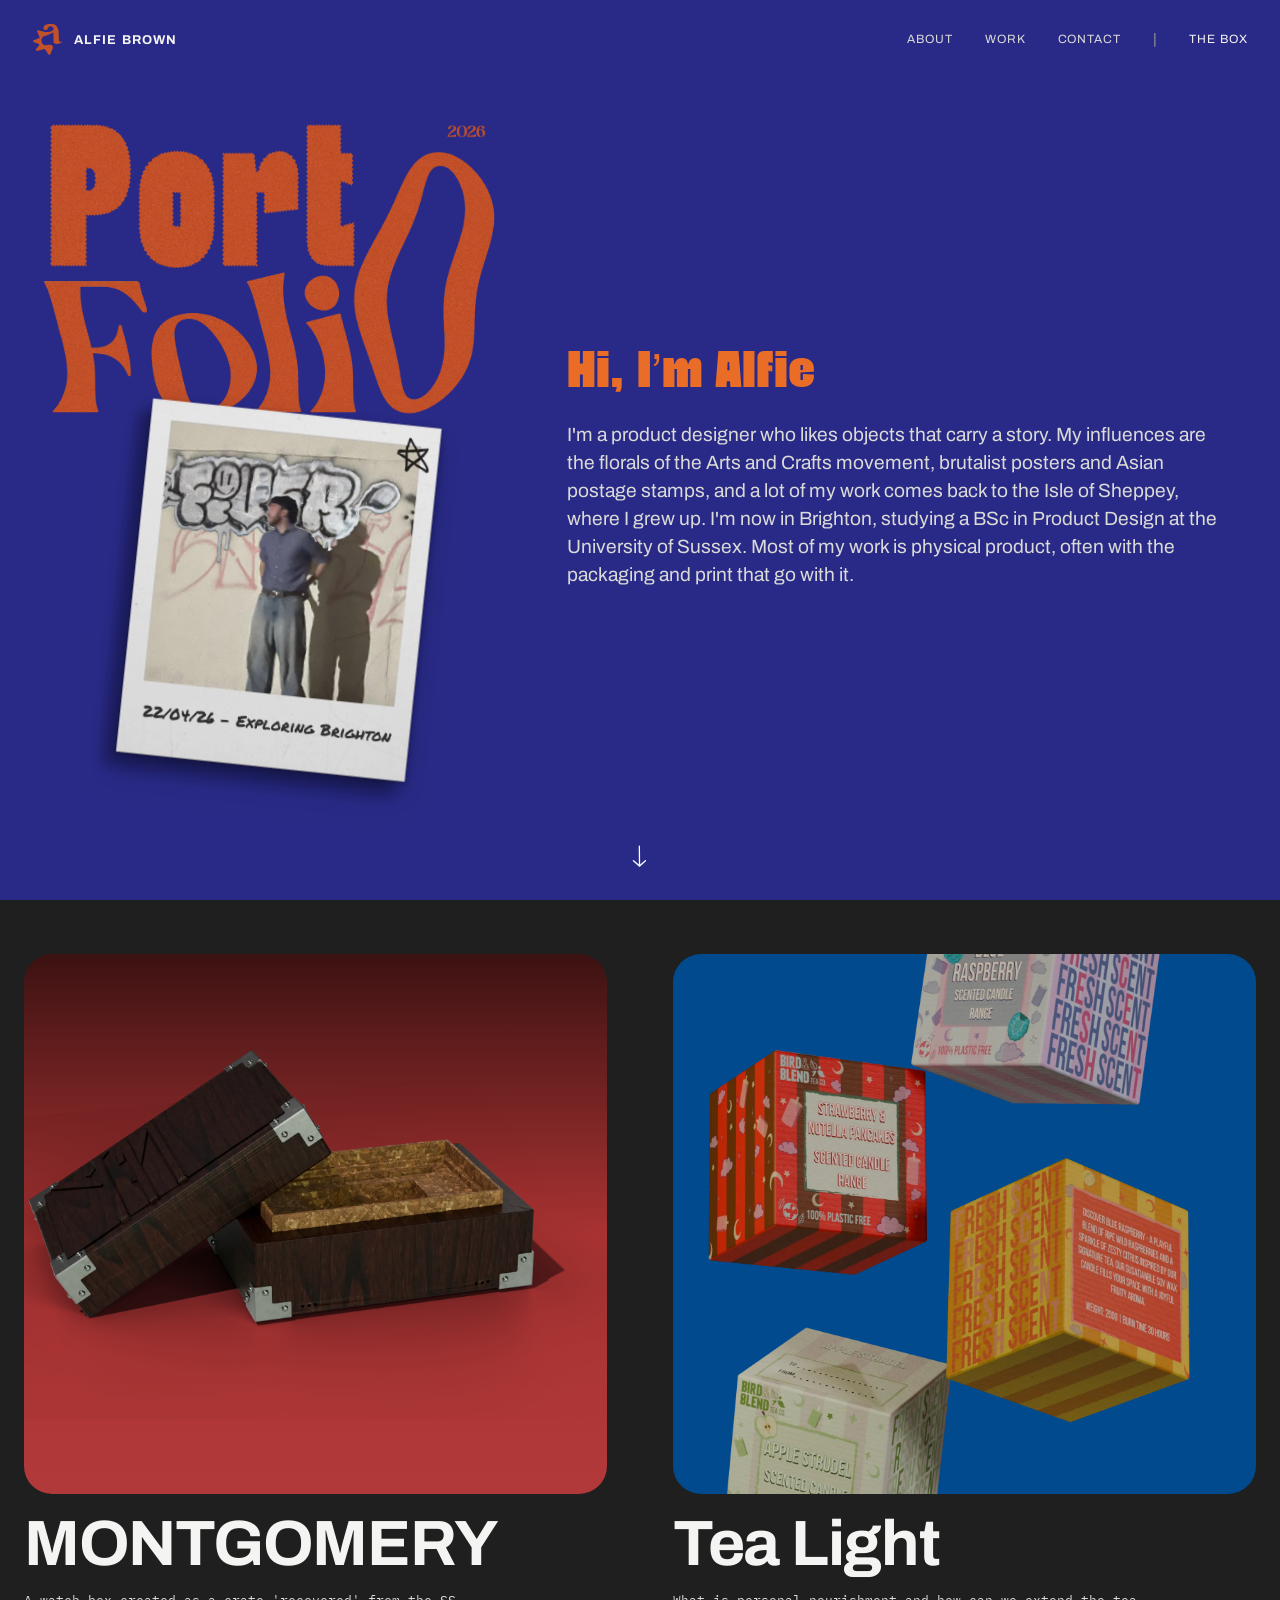
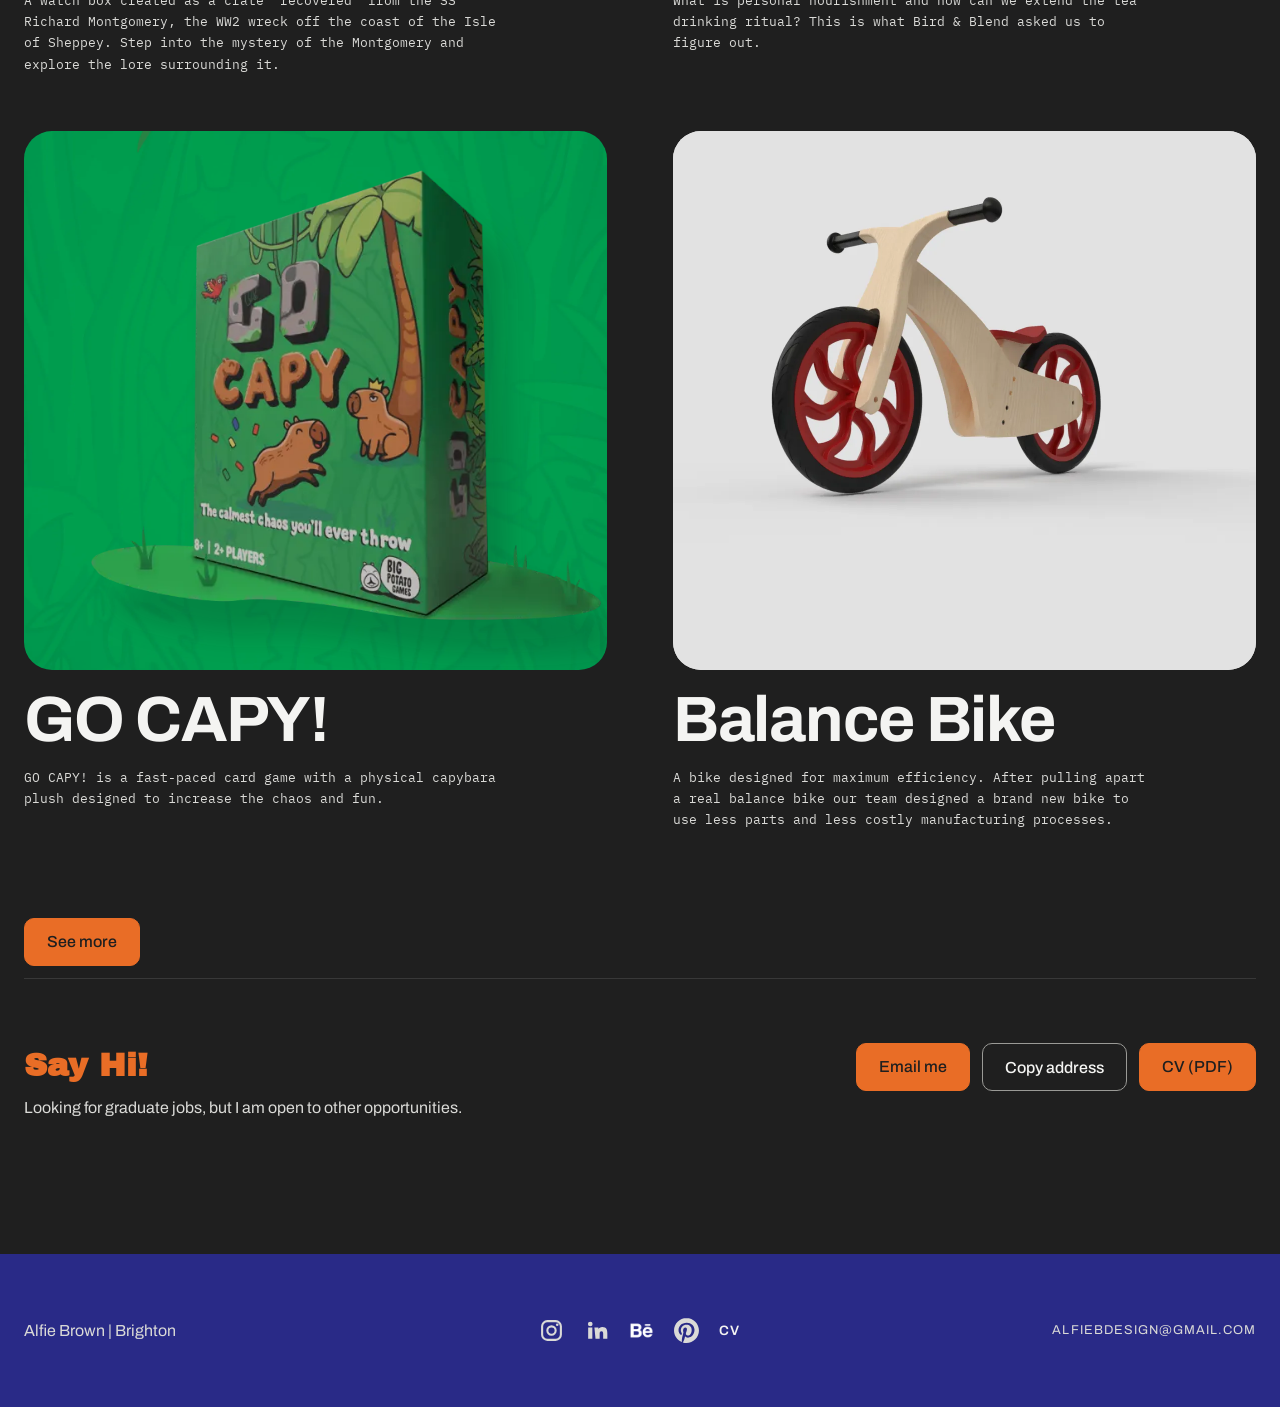
==== commit 58f5b371: "Homepage: Alfie's new project descriptions; Captured card titled Graphic design Spelling fixes only:" ====
--- a/index.html
+++ b/index.html
@@ -676,14 +676,14 @@
             <div class="project-thumb alt-3"><img src="assets/images/the-montgomery/general/open-corner-13-05-26.webp" width="1920" height="1080" class="is-contain" alt="Montgomery watch box opened to reveal the cork-lined interior" loading="lazy"></div>
             <div class="project-meta">
               <h3><a href="the-montgomery">MONTGOMERY</a></h3>
-              <p class="project-desc">A watch box styled as a crate 'recovered' from the SS Richard Montgomery, the WWII wreck off the Isle of Sheppey where I grew up. Fumed oak, steel corners, a cork interior, and a lid carving that shouldn't exist.</p>
+              <p class="project-desc">A watch box created as a crate 'recovered' from the SS Richard Montgomery, the WW2 wreck off the coast of the Isle of Sheppey. Step into the mystery of the Montgomery and explore the lore surrounding it.</p>
             </div>
           </article>
           <article class="project-item">
             <div class="project-thumb alt-2"><img src="assets/images/tea-light/general/falling-real.webp" width="1644" height="2141" alt="Bird &amp; Blend tea light product render" loading="lazy"></div>
             <div class="project-meta">
               <h3><a href="tea-light">Tea Light</a></h3>
-              <p class="project-desc">A plastic-free, refillable candle range for Bird &amp; Blend, scented by steeping real tea into soy wax, with illustrated gift packaging for four blends.</p>
+              <p class="project-desc">What is personal nourishment and how can we extend the tea drinking ritual? This is what Bird &amp; Blend asked us to figure out.</p>
             </div>
           </article>
           <article class="project-item">
@@ -693,35 +693,35 @@
             </div>
             <div class="project-meta">
               <h3><a href="go-capy">GO CAPY!</a></h3>
-              <p class="project-desc">Designed for a Big Potato Games brief, Go Capy! is a fast-paced dexterity card game with a physical capybara plush that keeps it chaotic and fun.</p>
+              <p class="project-desc">GO CAPY! is a fast-paced card game with a physical capybara plush designed to increase the chaos and fun.</p>
             </div>
           </article>
           <article class="project-item">
             <div class="project-thumb alt-5"><img src="assets/images/balance-bike/general/render-6.webp" width="1166" height="1288" alt="Render of the redesigned balance bike" loading="lazy"></div>
             <div class="project-meta">
               <h3><a href="balance-bike">Balance Bike</a></h3>
-              <p class="project-desc">How efficient can a balance bike be? We took one apart and redesigned it with 35 parts instead of 60, whilst keeping it safe and functional.</p>
+              <p class="project-desc">A bike designed for maximum efficiency. After pulling apart a real balance bike our team designed a brand new bike to use less parts and less costly manufacturing processes.</p>
             </div>
           </article>
           <article class="project-item hidden-project">
             <div class="project-thumb alt-7"><img src="assets/images/the-bubble/general/bubble-a4.webp" width="1365" height="768" alt="The Bubble project artwork" loading="lazy"></div>
             <div class="project-meta">
               <h3><a href="the-bubble">The Bubble</a></h3>
-              <p class="project-desc">A self checkout for libraries, paired with an accessible app that lets visually impaired users take out books in a format that suits their needs.</p>
+              <p class="project-desc">A library self checkout designed to include visually impaired users into a process they have been excluded from.</p>
             </div>
           </article>
           <article class="project-item hidden-project">
             <div class="project-thumb alt-6"><img src="assets/images/captured/general/captured-render.webp" width="1400" height="934" alt="Captured poster with a photograph of Sheerness inside the letters" loading="lazy"></div>
             <div class="project-meta">
-              <h3><a href="captured">Captured</a></h3>
-              <p class="project-desc">A poster made while waiting for a secondhand Fujifilm camera to arrive, about feeling stuck in your home town. The photograph inside the letters is Sheerness.</p>
+              <h3><a href="captured">Graphic design</a></h3>
+              <p class="project-desc">A collection of posters, graphics etc. This is an ongoing process so be sure to check back for more additions!</p>
             </div>
           </article>
           <article class="project-item hidden-project">
             <div class="project-thumb alt-4"><img class="is-contain" src="assets/images/runit/general/uuhhh.webp" width="1920" height="1080" alt="RunIt adjustable running belt" loading="lazy"></div>
             <div class="project-meta">
               <h3><a href="runit">RunIt</a></h3>
-              <p class="project-desc">A modular running belt sized to fit runners from the 5th to the 95th percentile, taken from runner interviews through prototypes, run tests and SolidWorks drawings.</p>
+              <p class="project-desc">A modular running belt designed to be for 'all of the people all of the time'.</p>
             </div>
           </article>
           <button class="see-more" type="button" aria-controls="project-list" aria-expanded="false">See more</button>
--- a/site-footer.css
+++ b/site-footer.css
@@ -77,10 +77,10 @@
 .pinterest-link:hover,
 .pinterest-link:focus-visible { color: #E60023; }
 
-/* CV: plain orange text, no underline; turns white on hover.
+/* CV: plain white text, no underline; turns brand orange on hover.
    (.site-footer prefix so it beats the footer's general link colour) */
 .site-footer .footer-cv {
-  color: var(--accent);
+  color: var(--ink-strong);
   font-size: 0.85rem;
   font-weight: 600;
   letter-spacing: 0.08em;
@@ -88,7 +88,7 @@
 }
 
 .site-footer .footer-cv:hover,
-.site-footer .footer-cv:focus-visible { color: var(--ink-strong); }
+.site-footer .footer-cv:focus-visible { color: var(--accent); }
 
 .site-footer a:focus-visible {
   outline: 2px solid var(--ink-strong);
